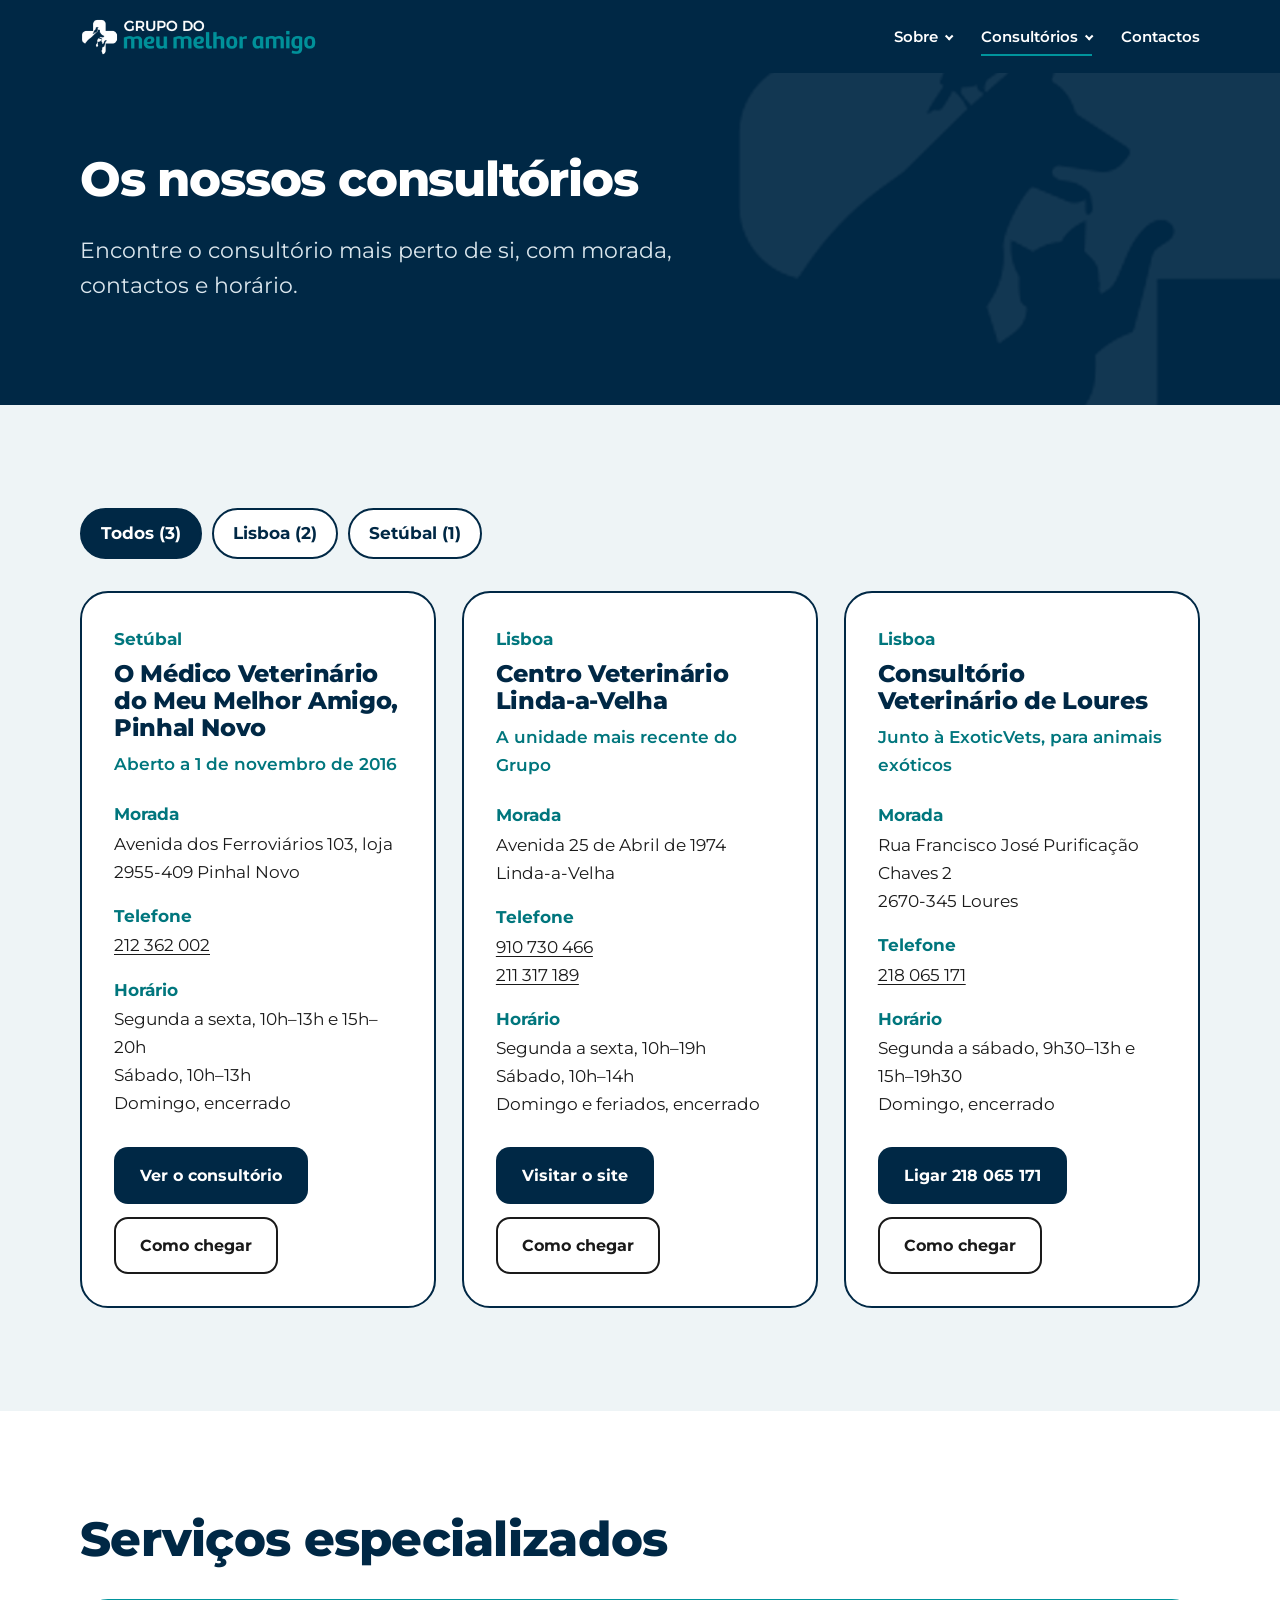
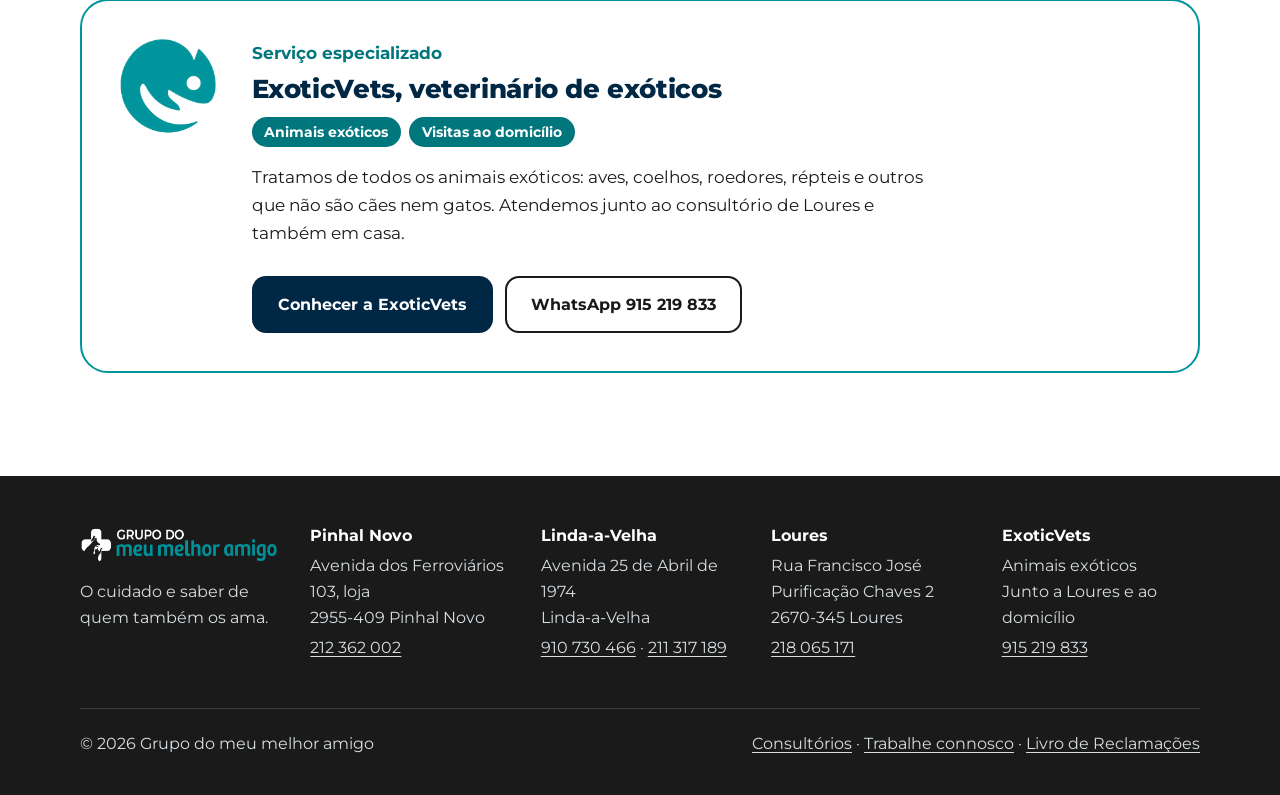
==== consultorios.html @ 9ab45880 "Add files via upload" ====
<!DOCTYPE html>
<html lang="pt-PT">
<head>
<meta charset="utf-8">
<meta name="viewport" content="width=device-width, initial-scale=1">
<title>Os nossos consultórios | Grupo do meu melhor amigo</title>
<meta name="description" content="Consultórios veterinários do Grupo do meu melhor amigo em Pinhal Novo, Linda-a-Velha e Loures. Moradas, contactos e horários.">
<meta name="theme-color" content="#002845">
<link rel="icon" type="image/png" sizes="32x32" href="favicon-32.png">
<link rel="icon" type="image/png" sizes="64x64" href="favicon-64.png">
<link rel="apple-touch-icon" href="apple-touch-icon.png">
<meta property="og:type" content="website">
<meta property="og:locale" content="pt_PT">
<meta property="og:title" content="Os nossos consultórios | Grupo do meu melhor amigo">
<meta property="og:description" content="Consultórios veterinários do Grupo do meu melhor amigo em Pinhal Novo, Linda-a-Velha e Loures. Moradas, contactos e horários.">
<meta property="og:image" content="https://domeumelhoramigo.com/og.png">
<link rel="preload" href="montserrat-latin-wght-normal.woff2" as="font" type="font/woff2" crossorigin>
<link rel="stylesheet" href="style.css">

</head>
<body>
<a class="skip" href="#conteudo">Saltar para o conteúdo</a>
<header class="site-header on-navy">
  <div class="wrap">
    <a class="brand" href="index.html" aria-label="Grupo do meu melhor amigo, página inicial">
      <img src="logo-escuro.png" alt="Grupo do meu melhor amigo" width="236" height="38">
    </a>
    <button class="menu-toggle" type="button" aria-expanded="false" aria-controls="menu">Menu</button>
    <nav class="nav" id="menu" aria-label="Principal">
      <ul class="menu">
        <li class="has-sub">
          <a href="sobre.html">Sobre</a>
          <ul class="submenu">
            <li><a href="sobre.html#quem-somos">Quem somos</a></li>
            <li><a href="sobre.html#missao">Missão e valores</a></li>
            <li><a href="sobre.html#trabalhe-connosco">Trabalhe connosco</a></li>
          </ul>
        </li>
        <li class="has-sub">
          <a href="consultorios.html" aria-current="page">Consultórios</a>
          <ul class="submenu">
            <li><a href="consultorios.html">Todos os consultórios</a></li>
            <li><a href="pinhal-novo.html">Pinhal Novo</a></li><li><a href="https://centroveterinariolindaavelha.pt" target="_blank" rel="noopener"><span class="nb">Linda-a-Velha</span></a></li><li><a href="consultorios.html#loures">Loures</a></li><li><a href="exoticvets.html">ExoticVets (exóticos)</a></li>
          </ul>
        </li>
        <li><a href="#contactos">Contactos</a></li>
      </ul>
    </nav>
  </div>
</header>

<main id="conteudo">

  <section class="hero hero-page on-navy">
    <div class="wrap hero-inner">
      <h1>Os nossos consultórios</h1>
      <p class="lead">Encontre o consultório mais perto de si, com morada, contactos e horário.</p>
    </div>
  </section>

  <section class="section tint on-light">
    <div class="wrap">
      <div class="filters" role="group" aria-label="Filtrar por localidade">
          <button type="button" class="filter" data-filter="todos" aria-pressed="true">Todos (3)</button>
          <button type="button" class="filter" data-filter="lisboa" aria-pressed="false">Lisboa (2)</button>
          <button type="button" class="filter" data-filter="setubal" aria-pressed="false">Setúbal (1)</button>
      </div>
      <div class="units">
        <article class="unit" id="pinhal-novo" data-regiao="setubal">
          <p class="unit-region">Setúbal</p>
          <h3>O Médico Veterinário do Meu Melhor Amigo, Pinhal Novo</h3>
          <p class="since">Aberto a 1 de novembro de 2016</p>
          <dl class="facts">
            <div><dt>Morada</dt><dd>Avenida dos Ferroviários 103, loja<br>2955-409 Pinhal Novo</dd></div>
            <div><dt>Telefone</dt><dd><a href="tel:+351212362002">212 362 002</a></dd></div>
            <div><dt>Horário</dt><dd>Segunda a sexta, 10h–13h e 15h–20h<br>Sábado, 10h–13h<br>Domingo, encerrado</dd></div>
          </dl>
          <div class="btn-row">
            <a class="btn btn-navy" href="pinhal-novo.html">Ver o consultório</a>
            <a class="btn btn-line" href="https://www.google.com/maps/search/?api=1&amp;query=Avenida+dos+Ferrovi%C3%A1rios+103+Pinhal+Novo" target="_blank" rel="noopener">Como chegar</a>
          </div>
        </article>
        <article class="unit" id="linda-a-velha" data-regiao="lisboa">
          <p class="unit-region">Lisboa</p>
          <h3>Centro Veterinário <span class="nb">Linda-a-Velha</span></h3>
          <p class="since">A unidade mais recente do Grupo</p>
          <dl class="facts">
            <div><dt>Morada</dt><dd>Avenida 25 de Abril de 1974<br>Linda-a-Velha</dd></div>
            <div><dt>Telefone</dt><dd><a href="tel:+351910730466">910 730 466</a><br><a href="tel:+351211317189">211 317 189</a></dd></div>
            <div><dt>Horário</dt><dd>Segunda a sexta, 10h–19h<br>Sábado, 10h–14h<br>Domingo e feriados, encerrado</dd></div>
          </dl>
          <div class="btn-row">
            <a class="btn btn-navy" href="https://centroveterinariolindaavelha.pt" target="_blank" rel="noopener">Visitar o site</a>
            <a class="btn btn-line" href="https://www.google.com/maps/search/?api=1&amp;query=Centro+Veterin%C3%A1rio+Linda-a-Velha" target="_blank" rel="noopener">Como chegar</a>
          </div>
        </article>
        <article class="unit" id="loures" data-regiao="lisboa">
          <p class="unit-region">Lisboa</p>
          <h3>Consultório Veterinário de Loures</h3>
          <p class="since">Junto à ExoticVets, para animais exóticos</p>
          <dl class="facts">
            <div><dt>Morada</dt><dd>Rua Francisco José Purificação Chaves&nbsp;2<br>2670-345 Loures</dd></div>
            <div><dt>Telefone</dt><dd><a href="tel:+351218065171">218 065 171</a></dd></div>
            <div><dt>Horário</dt><dd>Segunda a sábado, 9h30–13h e 15h–19h30<br>Domingo, encerrado</dd></div>
          </dl>
          <div class="btn-row">
            <a class="btn btn-navy" href="tel:+351218065171">Ligar 218 065 171</a>
            <a class="btn btn-line" href="https://www.google.com/maps/search/?api=1&amp;query=Consult%C3%B3rio+Veterin%C3%A1rio+de+Loures" target="_blank" rel="noopener">Como chegar</a>
          </div>
        </article>
      </div>
    </div>
  </section>

  <section class="section on-light" id="especializados">
    <div class="wrap">
      <h2>Serviços especializados</h2>
      <article class="ev-card">
        <img class="ev-mark" src="exoticvets-logo.png" alt="Logótipo da ExoticVets" width="96" height="95">
        <div>
          <p class="unit-region">Serviço especializado</p>
          <h3>ExoticVets, veterinário de exóticos</h3>
          <p class="ev-tags"><span>Animais exóticos</span><span>Visitas ao domicílio</span></p>
          <p>Tratamos de todos os animais exóticos: aves, coelhos, roedores, répteis e outros que não são cães nem gatos. Atendemos junto ao consultório de Loures e também em casa.</p>
          <div class="btn-row">
            <a class="btn btn-navy" href="exoticvets.html">Conhecer a ExoticVets</a>
            <a class="btn btn-line" href="https://wa.me/351915219833" target="_blank" rel="noopener">WhatsApp 915 219 833</a>
          </div>
        </div>
      </article>
    </div>
  </section>

</main>

<footer class="site-footer on-navy" id="contactos">
  <div class="wrap">
    <div class="foot">
      <div>
        <img src="logo-escuro.png" alt="Grupo do meu melhor amigo" width="236" height="38">
        <p>O cuidado e saber de quem também os ama.</p>
      </div>
      <div>
        <h3>Pinhal Novo</h3>
        <p>Avenida dos Ferroviários 103, loja<br>2955-409 Pinhal Novo</p>
        <p><a href="tel:+351212362002">212 362 002</a></p>
      </div>
      <div>
        <h3><span class="nb">Linda-a-Velha</span></h3>
        <p>Avenida 25 de Abril de 1974<br>Linda-a-Velha</p>
        <p><a href="tel:+351910730466">910 730 466</a> · <a href="tel:+351211317189">211 317 189</a></p>
      </div>
      <div>
        <h3>Loures</h3>
        <p>Rua Francisco José Purificação Chaves&nbsp;2<br>2670-345 Loures</p>
        <p><a href="tel:+351218065171">218 065 171</a></p>
      </div>
      <div>
        <h3>ExoticVets</h3>
        <p>Animais exóticos<br>Junto a Loures e ao domicílio</p>
        <p><a href="tel:+351915219833">915 219 833</a></p>
      </div>
    </div>
    <div class="legal">
      <p>© <span id="ano">2026</span> Grupo do meu melhor amigo</p>
      <p><a href="consultorios.html">Consultórios</a> · <a href="sobre.html#trabalhe-connosco">Trabalhe connosco</a> · <a href="https://www.livroreclamacoes.pt" target="_blank" rel="noopener">Livro de Reclamações</a></p>
    </div>
  </div>
</footer>

<script>
  document.getElementById("ano").textContent = new Date().getFullYear();
  (function () {
    var btn = document.querySelector(".menu-toggle"), nav = document.getElementById("menu");
    if (!btn || !nav) return;
    btn.addEventListener("click", function () {
      var open = nav.classList.toggle("open");
      btn.setAttribute("aria-expanded", open ? "true" : "false");
    });
    nav.addEventListener("click", function (e) {
      if (e.target.tagName === "A" && nav.classList.contains("open")) {
        nav.classList.remove("open"); btn.setAttribute("aria-expanded", "false");
      }
    });
  })();
  (function () {
    var buttons = document.querySelectorAll(".filter"), cards = document.querySelectorAll(".unit");
    function apply(f) {
      buttons.forEach(function (b) { b.setAttribute("aria-pressed", b.dataset.filter === f ? "true" : "false"); });
      cards.forEach(function (c) { c.hidden = !(f === "todos" || c.dataset.regiao === f); });
    }
    buttons.forEach(function (b) { b.addEventListener("click", function () { apply(b.dataset.filter); }); });
    var r = new URLSearchParams(location.search).get("regiao");
    if (r && document.querySelector('.filter[data-filter="' + r + '"]')) apply(r);
  })();
</script>
</body>
</html>
---- style.css ----
/* Grupo do meu melhor amigo — site institucional
   Identidade: manual de marca (Sintonia Digital). Cores e tipografia do manual. */

/* Montserrat (fonte do manual de marca), alojada no próprio site. Licença SIL OFL em Montserrat-LICENCA-OFL.txt */
@font-face {
  font-family: "Montserrat";
  font-style: normal;
  font-weight: 100 900;
  font-display: swap;
  src: url("montserrat-latin-wght-normal.woff2") format("woff2");
}

:root {
  --navy: #002845;
  --teal: #00949c;
  --teal-deep: #00767d;   /* teal escurecido só para texto pequeno sobre fundo claro (contraste) */
  --ink: #1a1a1a;
  --white: #ffffff;
  --mist: #eef4f6;
  --line: #d3dfe4;
  --radius-lg: 28px;
  --radius-md: 14px;
  --wrap: 1120px;
  --font: "Montserrat", system-ui, -apple-system, "Segoe UI", Roboto, Arial, sans-serif;
}

*, *::before, *::after { box-sizing: border-box; }
html { scroll-behavior: smooth; -webkit-text-size-adjust: 100%; }
body {
  margin: 0;
  font-family: var(--font);
  font-size: 1.0625rem;
  line-height: 1.65;
  color: var(--ink);
  background: var(--white);
}
img { max-width: 100%; height: auto; display: block; }
a { color: inherit; }
h1, h2, h3 { line-height: 1.12; margin: 0; letter-spacing: -0.015em; }
p { margin: 0 0 1em; max-width: 62ch; }

:focus-visible { outline: 3px solid var(--teal); outline-offset: 3px; border-radius: 4px; }
.on-navy :focus-visible { outline-color: var(--white); }

.wrap { width: min(var(--wrap), 100% - 2.5rem); margin-inline: auto; }

.skip {
  position: absolute; left: -999px; top: 0.5rem;
  background: var(--white); color: var(--navy); padding: 0.6rem 1rem; border-radius: var(--radius-md); z-index: 20;
}
.skip:focus { left: 0.75rem; }

/* ---------- Cabeçalho ---------- */
.site-header { background: var(--navy); color: var(--white); position: relative; z-index: 5; }
.site-header .wrap {
  display: flex; align-items: center; justify-content: space-between;
  gap: 1rem 2rem; flex-wrap: wrap; padding-block: 1.1rem;
}
.brand img { height: 38px; width: auto; }
.nav { display: flex; gap: 0.25rem 1.6rem; flex-wrap: wrap; }
.nav a {
  text-decoration: none; font-weight: 600; font-size: 0.95rem;
  padding: 0.45rem 0; border-bottom: 2px solid transparent;
}
.nav a:hover { border-bottom-color: var(--teal); }
.nav a[aria-current="page"] { border-bottom-color: var(--teal); }

/* ---------- Botões ---------- */
.btn {
  display: inline-block; text-decoration: none; font-weight: 700; font-size: 0.98rem;
  padding: 0.85rem 1.5rem; border-radius: var(--radius-md);
  border: 2px solid transparent; transition: background-color .15s, color .15s, border-color .15s;
  cursor: pointer;
}
.btn-teal { background: var(--teal); color: var(--white); }
.btn-teal:hover { background: #00a7b0; }
.btn-line { border-color: currentColor; }
.btn-line:hover { background: rgba(255,255,255,.1); }
.on-light .btn-line:hover { background: var(--mist); }
.btn-navy { background: var(--navy); color: var(--white); }
.btn-navy:hover { background: #003a63; }
.btn-row { display: flex; flex-wrap: wrap; gap: 0.8rem; margin-top: 1.8rem; }

/* ---------- Hero ---------- */
.hero { background: var(--navy); color: var(--white); position: relative; overflow: hidden; }
.hero::after {
  content: ""; position: absolute; right: -6%; bottom: -22%;
  width: min(62vw, 620px); aspect-ratio: 1;
  background: url("simbolo-branco.png") center / contain no-repeat;
  opacity: 0.07; pointer-events: none;
}
.hero-inner { position: relative; z-index: 1; padding-block: clamp(3.2rem, 8vw, 6rem) clamp(3.2rem, 7.5vw, 5.5rem); }
.hero h1 {
  font-size: clamp(2.1rem, 5vw, 3.7rem); font-weight: 800; max-width: 20ch; letter-spacing: -0.025em;
}
.hero-page h1 { font-size: clamp(2.1rem, 5.2vw, 3.7rem); max-width: 21ch; }
.hero .lead { font-size: clamp(1.1rem, 2.2vw, 1.35rem); margin-top: 1.6rem; max-width: 46ch; color: #dbe7ee; }
.hero .btn-row { margin-top: 2.4rem; }
@media (prefers-reduced-motion: no-preference) {
  .hero-inner > * { animation: rise .7s cubic-bezier(.2,.7,.2,1) both; }
  .hero-inner > *:nth-child(2) { animation-delay: .12s; }
  .hero-inner > *:nth-child(3) { animation-delay: .24s; }
  @keyframes rise { from { opacity: 0; transform: translateY(18px); } to { opacity: 1; transform: none; } }
}

/* ---------- Secções ---------- */
.section { padding-block: clamp(3.5rem, 8vw, 6.5rem); }
.section h2 { font-size: clamp(1.9rem, 4.2vw, 3rem); font-weight: 800; max-width: 20ch; color: var(--navy); }
.tint { background: var(--mist); }

.about { display: grid; gap: 3rem 5rem; grid-template-columns: 1fr; align-items: start; }
.about .text { margin-top: 1.6rem; }
@media (min-width: 900px) { .about { grid-template-columns: 1.15fr 0.85fr; } }

.pillars { list-style: none; margin: 0; padding: 0; border-top: 2px solid var(--navy); }
.pillars li { padding: 1.5rem 0; border-bottom: 1px solid var(--line); }
.pillars h3 { font-size: 1.25rem; font-weight: 700; color: var(--navy); margin-bottom: 0.35rem; }
.pillars p { margin: 0; color: #3a4a54; }

/* ---------- Clínicas ---------- */
.clinics-intro { margin-top: 1.1rem; font-size: 1.15rem; color: #3a4a54; }
.clinics { display: grid; gap: 1.6rem; margin-top: 3rem; }
.clinic {
  border-radius: var(--radius-lg); padding: clamp(1.8rem, 4vw, 3rem);
  display: grid; gap: 2rem 3rem; grid-template-columns: 1fr;
}
@media (min-width: 900px) { .clinic { grid-template-columns: 1fr 1fr; align-items: center; } }
.clinic h3 { font-size: clamp(1.5rem, 3vw, 2.15rem); font-weight: 800; }
.clinic .since { margin: 0.7rem 0 0; font-weight: 600; }
.clinic.primary { background: var(--navy); color: var(--white); }
.clinic.primary .since { color: #7fd6db; }
.clinic.secondary { background: var(--white); border: 2px solid var(--navy); color: var(--ink); }
.clinic.secondary .since { color: var(--teal-deep); }

.facts { margin: 0; display: grid; gap: 1rem; }
.facts div { display: grid; grid-template-columns: 6.2rem 1fr; gap: 0.5rem 1rem; }
.facts dt { font-weight: 700; }
.facts dd { margin: 0; }
.primary .facts dt { color: #7fd6db; }
.secondary .facts dt { color: var(--teal-deep); }
.facts a { text-underline-offset: 3px; }

.todo { background: #fff2a8; color: #5a4a00; padding: 0 0.35em; border-radius: 4px; font-weight: 600; }

/* ---------- Trabalhe connosco ---------- */
.join { display: grid; gap: 1.5rem 4rem; }
@media (min-width: 900px) { .join { grid-template-columns: 1fr 1fr; align-items: center; } }
.join p { margin: 0 0 1em; }
[hidden] { display: none !important; }

/* ---------- Página da clínica ---------- */
.back { display: inline-block; margin-bottom: 1.6rem; font-weight: 600; text-decoration: none; color: #7fd6db; }
.back:hover { text-decoration: underline; }
.rooms { list-style: none; margin: 2.4rem 0 0; padding: 0; display: grid; gap: 1.2rem 3rem; }
@media (min-width: 760px) { .rooms { grid-template-columns: 1fr 1fr; } }
.rooms li { position: relative; padding: 1.1rem 0 1.1rem 3.1rem; border-top: 1px solid var(--line); }
.rooms li::before {
  content: ""; position: absolute; left: 0; top: 1.35rem; width: 1.9rem; height: 1.9rem;
  background:
    linear-gradient(var(--teal), var(--teal)) center / 100% 34% no-repeat,
    linear-gradient(var(--teal), var(--teal)) center / 34% 100% no-repeat;
  border-radius: 5px;
}
.rooms h3 { font-size: 1.15rem; font-weight: 700; color: var(--navy); }
.rooms p { margin: 0.25rem 0 0; color: #3a4a54; }
.find { display: grid; gap: 2rem 4rem; }
@media (min-width: 900px) { .find { grid-template-columns: 1fr 1fr; align-items: start; } }
.find .facts { margin-top: 1.6rem; }
.find .facts dt { color: var(--teal-deep); }

/* ---------- Rodapé ---------- */
.site-footer { background: var(--ink); color: #d6dde1; padding-block: 3.2rem 2.4rem; }
.foot { display: grid; gap: 2.4rem 3rem; }
@media (min-width: 900px) { .foot { grid-template-columns: 1.1fr 1fr 1fr 1fr; } }
.site-footer img { height: 36px; width: auto; margin-bottom: 1rem; }
.site-footer h3 { font-size: 1rem; color: var(--white); margin-bottom: 0.5rem; letter-spacing: 0; }
.site-footer p { margin: 0 0 0.3rem; font-size: 0.98rem; }
.site-footer a { text-underline-offset: 3px; }
.legal { margin-top: 2.6rem; padding-top: 1.4rem; border-top: 1px solid #3a3f42; font-size: 0.9rem; display: flex; flex-wrap: wrap; gap: 0.6rem 2rem; justify-content: space-between; }
.legal p { margin: 0; }

@media print {
  .site-header, .hero::after, .btn-row { display: none; }
}

.nb { white-space: nowrap; }
@media (max-width: 520px) {
  .facts div { grid-template-columns: 1fr; gap: 0.15rem; }
}

.clinics-row { display: grid; gap: 1.6rem; grid-template-columns: 1fr; }
@media (min-width: 900px) {
  .clinics-row { grid-template-columns: 1fr 1fr; }
  .clinics-row .clinic { grid-template-columns: 1fr; align-items: start; }
}

/* ---------- Faixa de campanha ---------- */
.campaign { background: var(--teal); color: var(--ink); }
.campaign .wrap {
  display: flex; flex-wrap: wrap; align-items: center; justify-content: center;
  gap: 0.2rem 1.2rem; padding-block: 0.7rem; text-align: center; font-size: 0.95rem;
}
.campaign p { margin: 0; max-width: none; font-weight: 600; }
.campaign a { font-weight: 700; text-underline-offset: 3px; }
.campaign a:hover { text-decoration-thickness: 2px; }

/* ---------- Menu com abas (submenus) ---------- */
.nav { display: block; }
.menu-toggle {
  display: none; background: transparent; color: var(--white); border: 2px solid currentColor;
  border-radius: var(--radius-md); padding: 0.5rem 1rem; font: inherit; font-weight: 700; cursor: pointer;
}
.menu, .submenu { list-style: none; margin: 0; padding: 0; }
.menu { display: flex; align-items: center; gap: 0.25rem 1.8rem; }
.has-sub { position: relative; }
.has-sub > a::after {
  content: ""; display: inline-block; width: 0.42em; height: 0.42em; margin-left: 0.5em;
  border-right: 2px solid currentColor; border-bottom: 2px solid currentColor;
  transform: translateY(-0.18em) rotate(45deg);
}
.submenu {
  position: absolute; left: -1rem; top: 100%; min-width: 235px; padding: 0.5rem;
  background: var(--white); color: var(--navy); border-radius: var(--radius-md);
  box-shadow: 0 14px 34px rgba(0, 20, 40, 0.28);
  opacity: 0; visibility: hidden; transform: translateY(6px);
  transition: opacity .15s, transform .15s, visibility .15s; z-index: 10;
}
.has-sub:hover .submenu, .has-sub:focus-within .submenu { opacity: 1; visibility: visible; transform: none; }
.submenu a { display: block; padding: 0.6rem 0.9rem; border-radius: 10px; border-bottom: 0; font-weight: 600; }
.submenu a:hover { background: var(--mist); border-bottom: 0; }

@media (max-width: 859px) {
  .menu-toggle { display: inline-block; }
  .nav { display: none; width: 100%; }
  .nav.open { display: block; }
  .menu { flex-direction: column; align-items: flex-start; gap: 0; padding-bottom: 0.6rem; }
  .menu > li { width: 100%; border-top: 1px solid rgba(255, 255, 255, 0.18); padding: 0.55rem 0; }
  .has-sub > a::after { display: none; }
  .submenu {
    position: static; opacity: 1; visibility: visible; transform: none; box-shadow: none;
    background: transparent; color: inherit; padding: 0.2rem 0 0 1rem; min-width: 0;
  }
  .submenu a:hover { background: rgba(255, 255, 255, 0.1); }
}

/* ---------- Unidades: mosaicos por localidade, filtros e cartões ---------- */
.tiles { display: grid; gap: 1.4rem; grid-template-columns: repeat(auto-fit, minmax(250px, 1fr)); margin-top: 2.6rem; }
.tile {
  display: flex; flex-direction: column; background: var(--navy); color: var(--white);
  border-radius: var(--radius-lg); padding: 2rem 2rem 2.2rem; text-decoration: none;
  transition: transform .15s, background-color .15s;
}
.tile:hover { transform: translateY(-4px); background: #003a63; }
.tile-n { font-size: 4.2rem; font-weight: 800; line-height: 1; color: var(--teal); letter-spacing: -0.03em; }
.tile-l { font-weight: 600; color: #7fd6db; margin-top: 0.3rem; }
.tile-r { font-size: 1.6rem; font-weight: 800; margin-top: 1.2rem; }
.tile-u { margin-top: 0.4rem; color: #dbe7ee; }

.filters { display: flex; flex-wrap: wrap; gap: 0.6rem; margin-bottom: 2rem; }
.filter {
  font: inherit; font-weight: 700; cursor: pointer; padding: 0.6rem 1.2rem; border-radius: 999px;
  border: 2px solid var(--navy); background: var(--white); color: var(--navy);
}
.filter:hover { background: var(--mist); }
.filter[aria-pressed="true"] { background: var(--navy); color: var(--white); }

.units { display: grid; gap: 1.6rem; grid-template-columns: repeat(auto-fill, minmax(min(100%, 330px), 1fr)); }
.unit {
  background: var(--white); border: 2px solid var(--navy); border-radius: var(--radius-lg);
  padding: 2rem; display: flex; flex-direction: column;
}
.unit[hidden] { display: none; }
.unit-region { margin: 0 0 0.5rem; font-weight: 700; color: var(--teal-deep); }
.unit h3 { font-size: 1.5rem; font-weight: 800; color: var(--navy); }
.unit .since { margin: 0.5rem 0 0; font-weight: 600; color: var(--teal-deep); }
.unit .facts { margin-top: 1.4rem; }
.unit .facts dt { color: var(--teal-deep); }
.unit .btn-row { margin-top: auto; padding-top: 1.8rem; }

/* ---------- Sobre / página inicial ---------- */
.intro { display: grid; gap: 1.5rem 4rem; }
@media (min-width: 900px) { .intro { grid-template-columns: 1fr 1fr; align-items: start; } }
.intro p { margin-bottom: 0.4em; }
.stats { list-style: none; margin: 0; padding: 0; border-top: 2px solid var(--navy); }
.stats li { padding: 1.2rem 0; border-bottom: 1px solid var(--line); display: flex; align-items: baseline; gap: 1.1rem; }
.stat-n { font-size: 2.6rem; font-weight: 800; color: var(--navy); line-height: 1; min-width: 4.2rem; }
.stat-l { color: #3a4a54; }
.hero-page .hero-inner { padding-block: clamp(3rem, 7vw, 5rem); }
.foot { grid-template-columns: repeat(auto-fit, minmax(175px, 1fr)) !important; gap: 2rem 2rem; }
.unit .facts div { grid-template-columns: 1fr; gap: 0.1rem; }
@media (max-width: 520px) {
  .brand img { height: 32px; }
  .site-header .wrap { gap: 0.6rem 1rem; }
}

/* ---------- Entrada: ligar ao consultório ---------- */
.quick-label { margin: 2.2rem 0 0.8rem; font-weight: 700; color: #7fd6db; }
.quick-row { display: flex; flex-wrap: wrap; gap: 0.8rem; }
.quick {
  display: flex; flex-direction: column; gap: 0.1rem; min-width: 11.5rem;
  padding: 0.85rem 1.3rem; border-radius: var(--radius-md); text-decoration: none;
  background: rgba(255, 255, 255, 0.09); border: 2px solid rgba(255, 255, 255, 0.28);
  transition: background-color .15s, border-color .15s;
}
.quick:hover { background: rgba(255, 255, 255, 0.17); border-color: var(--white); }
.quick-n { font-weight: 700; font-size: 0.95rem; }
.quick-t { font-weight: 800; font-size: 1.25rem; color: #7fd6db; letter-spacing: 0.01em; }
.quick-more { margin: 1.2rem 0 0; max-width: none; }
.quick-more a { font-weight: 600; text-underline-offset: 3px; }
@media (max-width: 520px) { .quick { flex: 1 1 100%; flex-direction: row; justify-content: space-between; align-items: center; } }

/* ---------- Página do consultório: título mais pequeno, marcação e equipa ---------- */
.hero-page h1 { font-size: clamp(1.9rem, 3.8vw, 3rem); max-width: 24ch; }
.hero-page .btn-row { margin-top: 1.6rem; }
.booking { display: grid; gap: 2.4rem 4rem; }
@media (min-width: 900px) { .booking { grid-template-columns: 0.9fr 1.1fr; align-items: start; } }
.note { font-size: 0.95rem; color: #3a4a54; }
.form { display: grid; gap: 1.1rem; background: var(--white); padding: clamp(1.4rem, 3vw, 2.2rem); border-radius: var(--radius-lg); border: 2px solid var(--navy); }
.form[hidden], .pedido[hidden] { display: none; }
.field { display: grid; gap: 0.35rem; }
.field-row { display: grid; gap: 1.1rem; grid-template-columns: 1fr; }
@media (min-width: 560px) { .field-row { grid-template-columns: 1fr 1fr; } }
.field label { font-weight: 700; font-size: 0.95rem; color: var(--navy); }
.field input, .field select, .field textarea {
  font: inherit; color: var(--ink); background: var(--white);
  border: 2px solid var(--line); border-radius: 10px; padding: 0.7rem 0.85rem; width: 100%;
}
.field input:focus, .field select:focus, .field textarea:focus { border-color: var(--teal); outline: none; box-shadow: 0 0 0 3px rgba(0, 148, 156, 0.25); }
.form-error { margin: 0; padding: 0.7rem 0.9rem; border-radius: 10px; background: #fde8e8; color: #7a1414; font-weight: 600; max-width: none; }
.form .btn { justify-self: start; }
.pedido { background: var(--white); padding: clamp(1.4rem, 3vw, 2.2rem); border-radius: var(--radius-lg); border: 2px solid var(--teal); }
.pedido h3 { font-size: 1.4rem; font-weight: 800; color: var(--navy); }
.pedido pre { margin: 1rem 0 0; padding: 1rem; background: var(--mist); border-radius: 12px; white-space: pre-wrap; font: inherit; font-size: 0.98rem; line-height: 1.55; }
.pedido .note { margin-top: 1rem; }
.link-btn { background: none; border: 0; padding: 0; font: inherit; font-weight: 600; color: var(--teal-deep); text-decoration: underline; text-underline-offset: 3px; cursor: pointer; }
.team { display: flex; flex-wrap: wrap; gap: 1.6rem; margin-top: 2.2rem; }
.person { max-width: 22rem; }
.avatar { width: 5.5rem; height: 5.5rem; border-radius: 50%; background: var(--navy); color: #7fd6db; display: grid; place-items: center; font-weight: 800; font-size: 1.6rem; margin-bottom: 1rem; }
.person h3 { font-size: 1.25rem; font-weight: 800; color: var(--navy); }
.person p { margin: 0.3rem 0 0; color: #3a4a54; }

/* ---------- ExoticVets ---------- */
.special {
  display: flex; flex-wrap: wrap; align-items: center; gap: 1.2rem 1.8rem; margin-top: 2rem;
  padding: 1.4rem 1.8rem; background: var(--white); border: 2px solid var(--teal); border-radius: var(--radius-lg);
}
.special img { width: 72px; height: auto; }
.special p { margin: 0; flex: 1 1 18rem; max-width: none; }
.ev-card {
  display: flex; flex-wrap: wrap; gap: 1.6rem 2.2rem; margin-top: 2rem; align-items: flex-start;
  padding: clamp(1.6rem, 3vw, 2.4rem); border: 2px solid var(--teal); border-radius: var(--radius-lg); background: var(--white);
}
.ev-mark { width: 96px; height: auto; flex: none; }
.ev-card > div { flex: 1 1 20rem; }
.ev-card h3 { font-size: 1.6rem; font-weight: 800; color: var(--navy); }
.ev-tags { display: flex; flex-wrap: wrap; gap: 0.5rem; margin: 0.8rem 0 1rem; padding: 0; }
.ev-tags span { background: var(--teal-deep); color: var(--white); font-weight: 700; font-size: 0.85rem; padding: 0.25rem 0.8rem; border-radius: 999px; }
.ev-hero-logo { width: 84px; height: auto; margin: 0 0 1.2rem; }
.chips { list-style: none; margin: 1.8rem 0 1.4rem; padding: 0; display: flex; flex-wrap: wrap; gap: 0.7rem; }
.chips li { padding: 0.6rem 1.3rem; border-radius: 999px; background: var(--navy); color: var(--white); font-weight: 700; }
.two { display: grid; gap: 1.4rem; margin-top: 2rem; grid-template-columns: 1fr; }
@media (min-width: 800px) { .two { grid-template-columns: 1fr 1fr; } }
.mini { background: var(--white); border-radius: var(--radius-lg); padding: 1.8rem; border: 2px solid var(--navy); }
.mini h3 { font-size: 1.3rem; font-weight: 800; color: var(--navy); margin-bottom: 0.5rem; }
.mini p { margin: 0 0 0.6em; }
.mini a { font-weight: 600; text-underline-offset: 3px; }
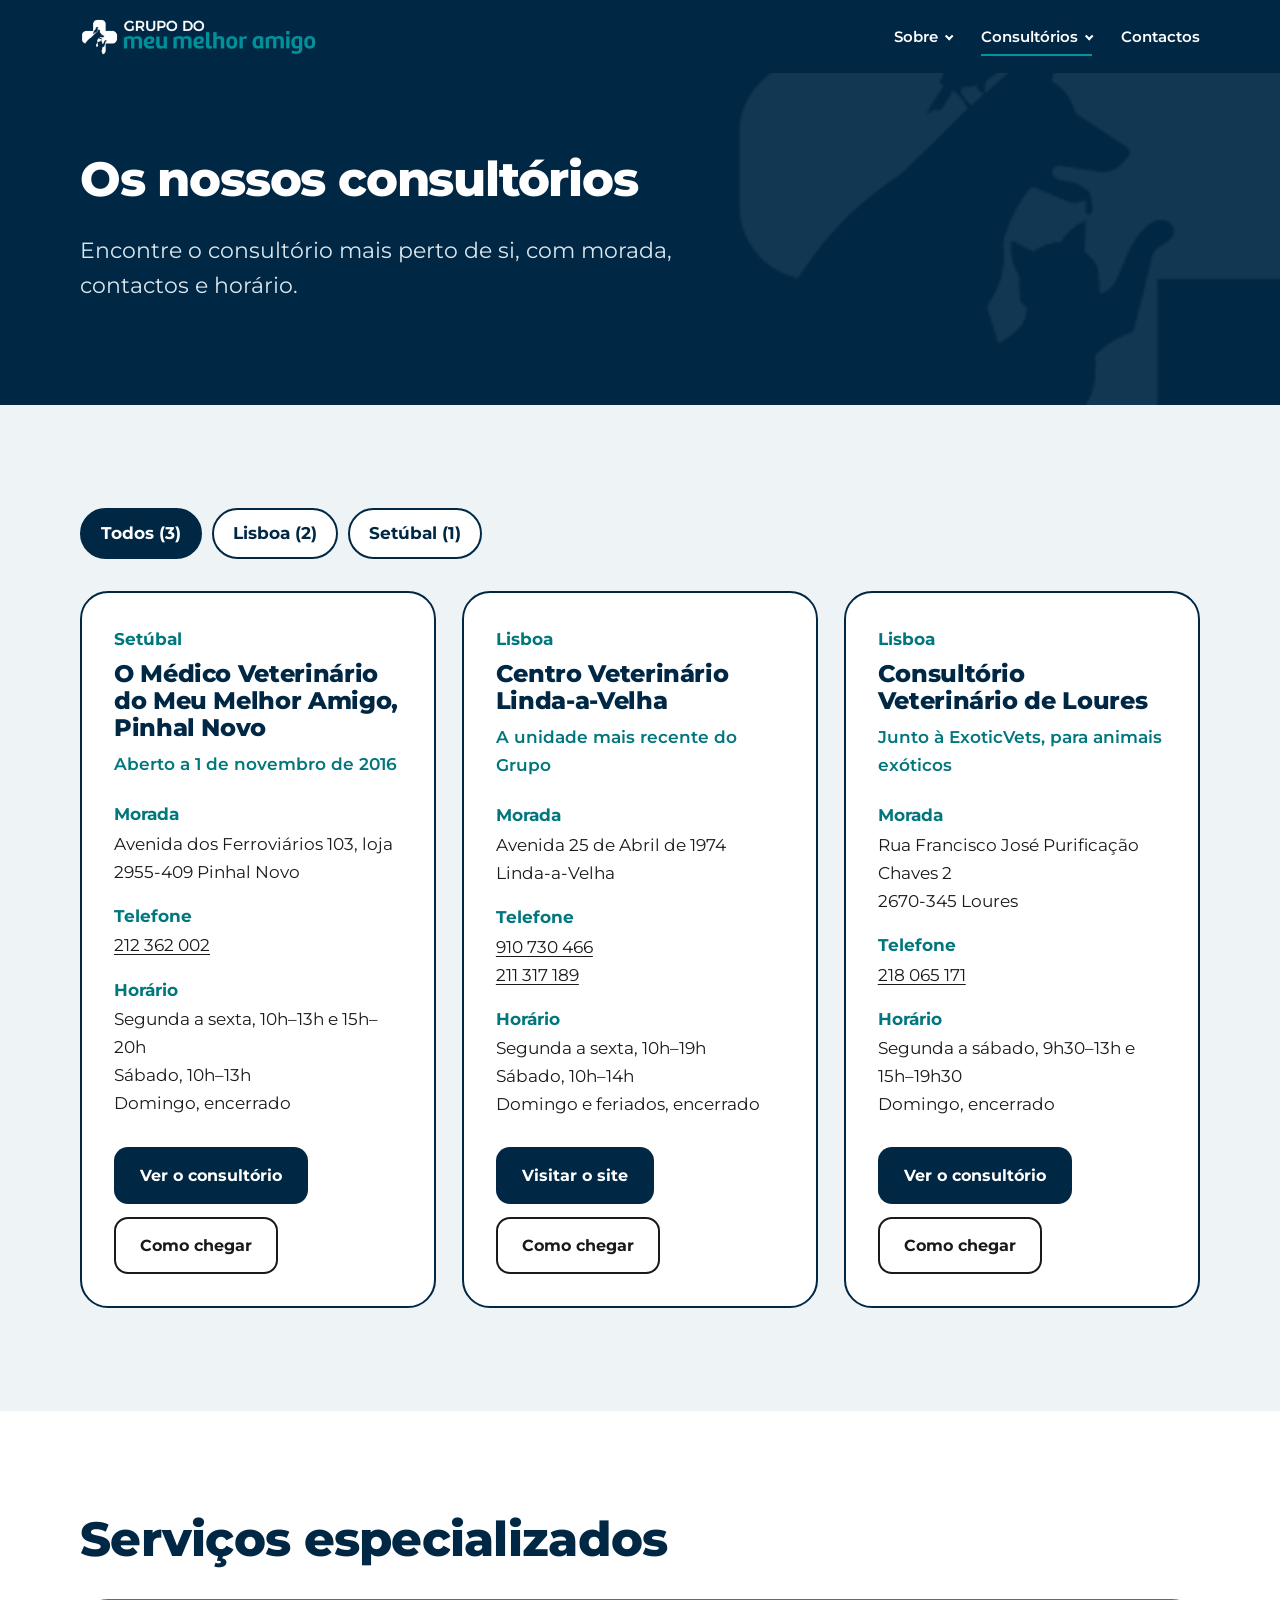
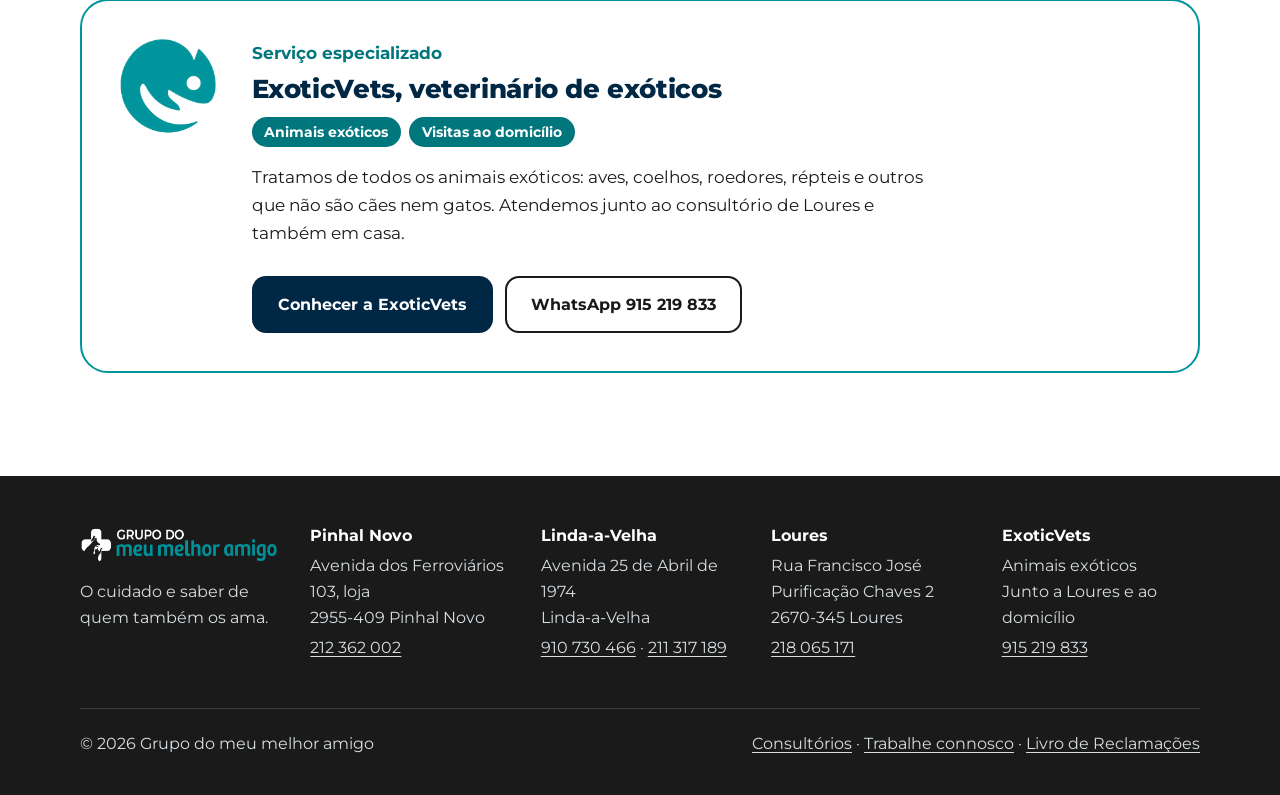
==== commit 167af6a2: "Add files via upload" ====
--- a/consultorios.html
+++ b/consultorios.html
@@ -40,7 +40,7 @@
           <a href="consultorios.html" aria-current="page">Consultórios</a>
           <ul class="submenu">
             <li><a href="consultorios.html">Todos os consultórios</a></li>
-            <li><a href="pinhal-novo.html">Pinhal Novo</a></li><li><a href="https://centroveterinariolindaavelha.pt" target="_blank" rel="noopener"><span class="nb">Linda-a-Velha</span></a></li><li><a href="consultorios.html#loures">Loures</a></li><li><a href="exoticvets.html">ExoticVets (exóticos)</a></li>
+            <li><a href="pinhal-novo.html">Pinhal Novo</a></li><li><a href="https://centroveterinariolindaavelha.pt" target="_blank" rel="noopener"><span class="nb">Linda-a-Velha</span></a></li><li><a href="loures.html">Loures</a></li><li><a href="exoticvets.html">ExoticVets (exóticos)</a></li>
           </ul>
         </li>
         <li><a href="#contactos">Contactos</a></li>
@@ -104,7 +104,7 @@
             <div><dt>Horário</dt><dd>Segunda a sábado, 9h30–13h e 15h–19h30<br>Domingo, encerrado</dd></div>
           </dl>
           <div class="btn-row">
-            <a class="btn btn-navy" href="tel:+351218065171">Ligar 218 065 171</a>
+            <a class="btn btn-navy" href="loures.html">Ver o consultório</a>
             <a class="btn btn-line" href="https://www.google.com/maps/search/?api=1&amp;query=Consult%C3%B3rio+Veterin%C3%A1rio+de+Loures" target="_blank" rel="noopener">Como chegar</a>
           </div>
         </article>
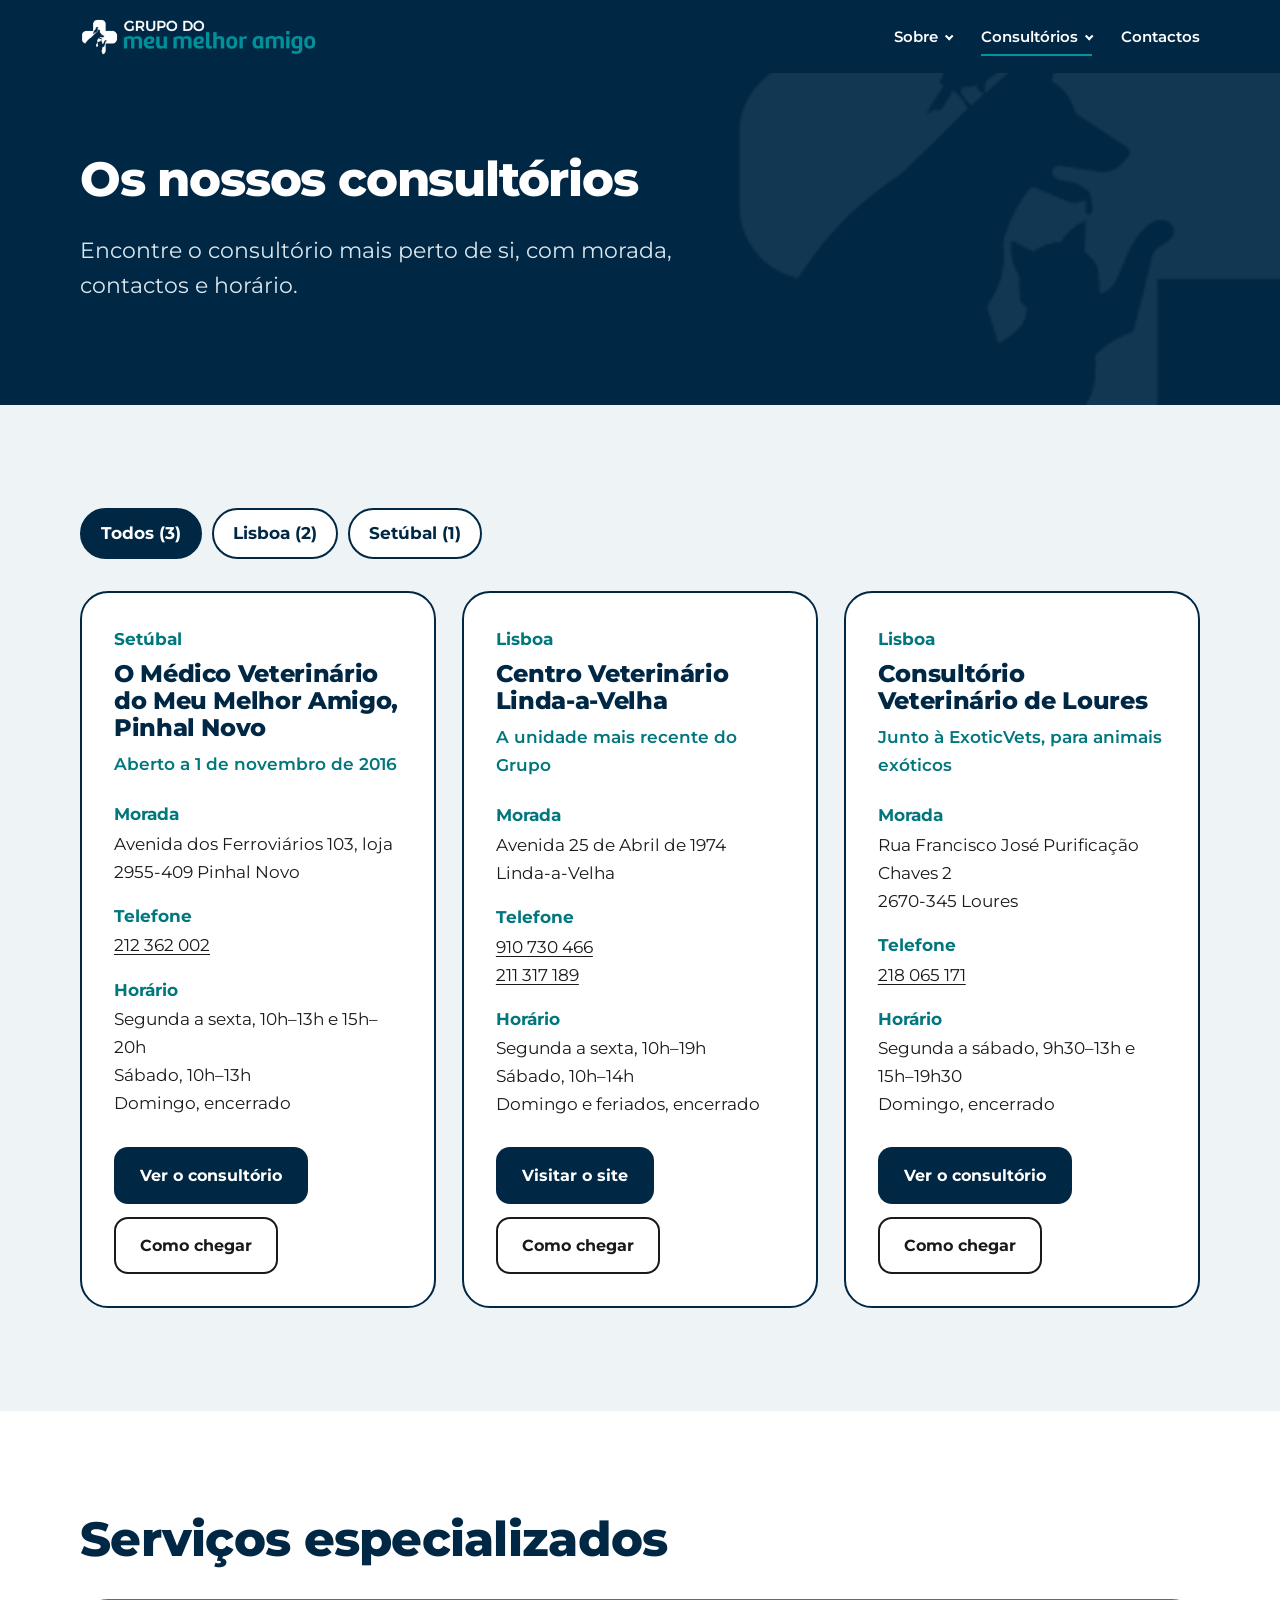
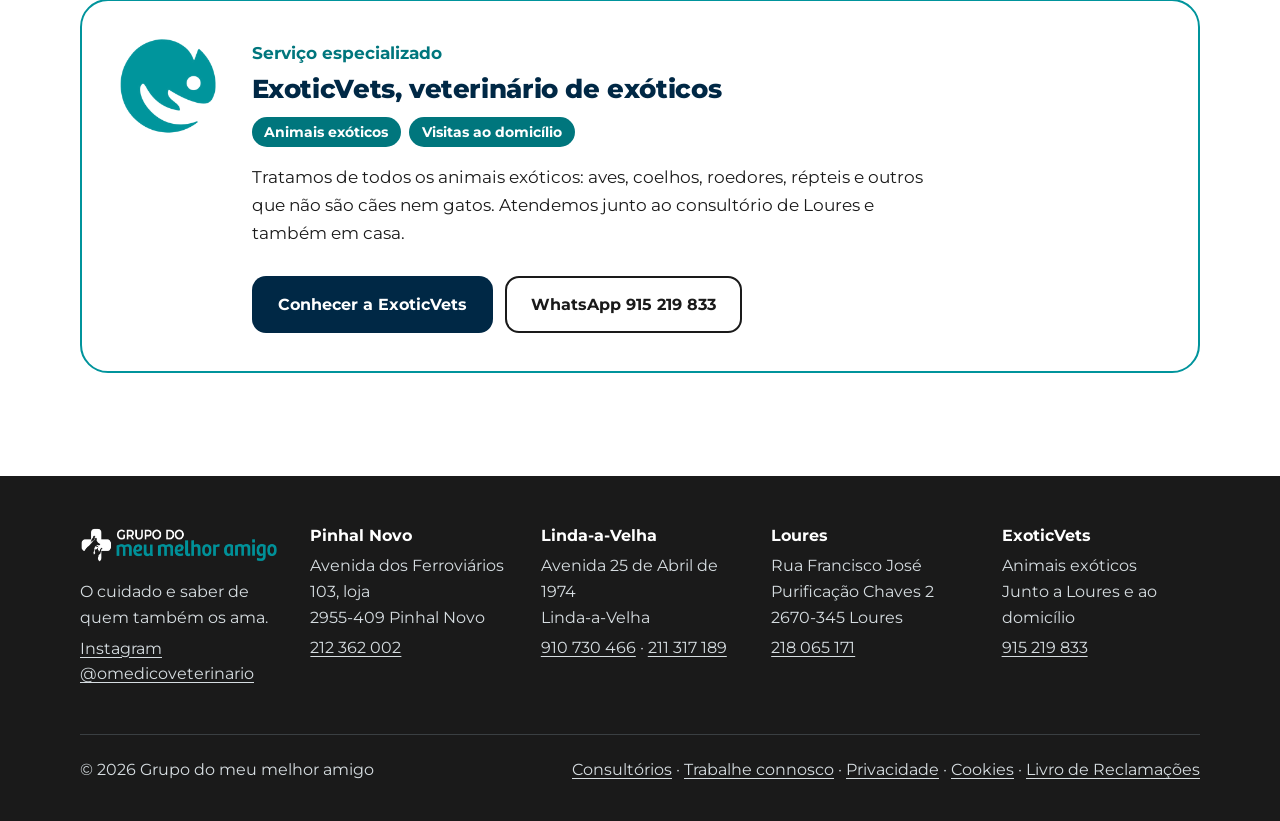
==== commit 1eec1020: "Add files via upload" ====
--- a/consultorios.html
+++ b/consultorios.html
@@ -139,6 +139,7 @@
       <div>
         <img src="logo-escuro.png" alt="Grupo do meu melhor amigo" width="236" height="38">
         <p>O cuidado e saber de quem também os ama.</p>
+        <p><a href="https://www.instagram.com/omedicoveterinario/" target="_blank" rel="noopener">Instagram @omedicoveterinario</a></p>
       </div>
       <div>
         <h3>Pinhal Novo</h3>
@@ -163,11 +164,12 @@
     </div>
     <div class="legal">
       <p>© <span id="ano">2026</span> Grupo do meu melhor amigo</p>
-      <p><a href="consultorios.html">Consultórios</a> · <a href="sobre.html#trabalhe-connosco">Trabalhe connosco</a> · <a href="https://www.livroreclamacoes.pt" target="_blank" rel="noopener">Livro de Reclamações</a></p>
+      <p><a href="consultorios.html">Consultórios</a> · <a href="sobre.html#trabalhe-connosco">Trabalhe connosco</a> · <a href="privacidade.html">Privacidade</a> · <a href="cookies.html">Cookies</a><span id="cookies-set" hidden> · <button class="link-btn on-dark" type="button" id="abrir-cookies">Definições de cookies</button></span> · <a href="https://www.livroreclamacoes.pt" target="_blank" rel="noopener">Livro de Reclamações</a></p>
     </div>
   </div>
 </footer>
 
+<script src="consentimento.js" defer></script>
 <script>
   document.getElementById("ano").textContent = new Date().getFullYear();
   (function () {
--- a/style.css
+++ b/style.css
@@ -364,3 +364,61 @@
 .mini h3 { font-size: 1.3rem; font-weight: 800; color: var(--navy); margin-bottom: 0.5rem; }
 .mini p { margin: 0 0 0.6em; }
 .mini a { font-weight: 600; text-underline-offset: 3px; }
+
+/* ---------- ExoticVets: cores do Instagram (turquesa, carvão e creme) ---------- */
+.theme-ev { --navy: #1a1a1a; --mist: #f8efdf; --line: #e6d8bd; }
+.theme-ev .site-header { background: #1a1a1a; }
+.theme-ev .hero::after {
+  background: url("exoticvets-logo-branco.png") center / contain no-repeat;
+  right: -3%; bottom: -34%; width: min(52vw, 520px); opacity: 0.06;
+}
+.theme-ev .hero::before {
+  content: ""; position: absolute; left: -6%; bottom: -30%; width: 46vw; max-width: 520px; aspect-ratio: 1.25;
+  background: rgba(0, 148, 156, 0.2); border-radius: 63% 37% 54% 46% / 55% 48% 52% 45%; transform: rotate(-14deg); pointer-events: none;
+}
+.theme-ev .hero-inner::before {
+  content: ""; position: absolute; right: 12%; top: 6%; width: 190px; height: 140px;
+  background: rgba(255, 255, 255, 0.05); border-radius: 48% 52% 41% 59% / 56% 40% 60% 44%; transform: rotate(24deg); pointer-events: none; z-index: -1;
+}
+.brush {
+  color: var(--white); padding: 0 0.32em; margin: 0 -0.12em;
+  background: url("data:image/svg+xml,%3Csvg xmlns='http://www.w3.org/2000/svg' viewBox='0 0 300 60' preserveAspectRatio='none'%3E%3Cpath fill='%2300949c' d='M4 12C40 3 120 9 200 6c50-2 88 4 96 10 4 14-4 30 0 36-56 6-136 2-206 4-40 1-70-2-84-6C-2 38 8 26 4 12Z'/%3E%3C/svg%3E") center / 100% 100% no-repeat;
+  -webkit-box-decoration-break: clone; box-decoration-break: clone;
+}
+.theme-ev .section h2 { color: var(--navy); }
+.theme-ev .chips li { background: var(--teal-deep); }
+.section.teal { background: var(--teal); color: #fff; }
+.section.teal h2 { color: #fff; }
+.theme-ev .mini { background: var(--mist); border-color: transparent; color: var(--ink); }
+.theme-ev .mini h3 { color: var(--ink); }
+.theme-ev .mini a { color: var(--ink); }
+.theme-ev .btn-navy { background: var(--ink); }
+.theme-ev .btn-navy:hover { background: #333; }
+.theme-ev .btn-teal:hover { background: #00a7b0; }
+
+/* ---------- Páginas legais, caixa de aceitação e faixa de cookies ---------- */
+.prose { max-width: 46rem; }
+.prose h2 { font-size: 1.35rem; font-weight: 800; margin: 2.2rem 0 0.5rem; max-width: none; }
+.prose h2:first-child { margin-top: 0; }
+.prose p, .prose li { max-width: none; }
+.prose a { text-underline-offset: 3px; color: var(--teal-deep); font-weight: 600; }
+.check { display: flex; gap: 0.7rem; align-items: flex-start; }
+.check input { width: 1.3rem; height: 1.3rem; margin-top: 0.15rem; flex: none; accent-color: var(--teal-deep); }
+.check label { font-size: 0.95rem; }
+.check a { color: var(--teal-deep); font-weight: 600; text-underline-offset: 3px; }
+.site-footer .link-btn { color: #d6dde1; font-size: inherit; }
+.cookie-banner {
+  position: fixed; left: 0; right: 0; bottom: 0; z-index: 50; background: var(--white); color: var(--ink);
+  border-top: 4px solid var(--teal); box-shadow: 0 -10px 30px rgba(0, 20, 40, 0.25);
+}
+.cookie-in { width: min(var(--wrap), 100% - 2.5rem); margin: 0 auto; padding: 1.2rem 0 1.4rem; }
+.cookie-in h2 { font-size: 1.15rem; font-weight: 800; color: var(--navy); }
+.cookie-in p { margin: 0.4rem 0 0.9rem; font-size: 0.95rem; max-width: 60ch; }
+.cookie-in a { color: var(--teal-deep); font-weight: 600; }
+.ck-btns { display: flex; flex-wrap: wrap; gap: 0.7rem; align-items: center; }
+.ck-op { display: flex; gap: 0.6rem; align-items: center; margin-bottom: 1rem; font-weight: 600; }
+.table-wrap { overflow-x: auto; margin: 1rem 0 1.4rem; }
+.entities { border-collapse: collapse; width: 100%; min-width: 660px; font-size: 0.95rem; }
+.entities th, .entities td { text-align: left; vertical-align: top; padding: 0.7rem 0.8rem; border-bottom: 1px solid var(--line); }
+.entities th { background: var(--mist); color: var(--navy); font-weight: 800; }
+button.btn { font-family: inherit; font-size: 0.98rem; font-weight: 700; }
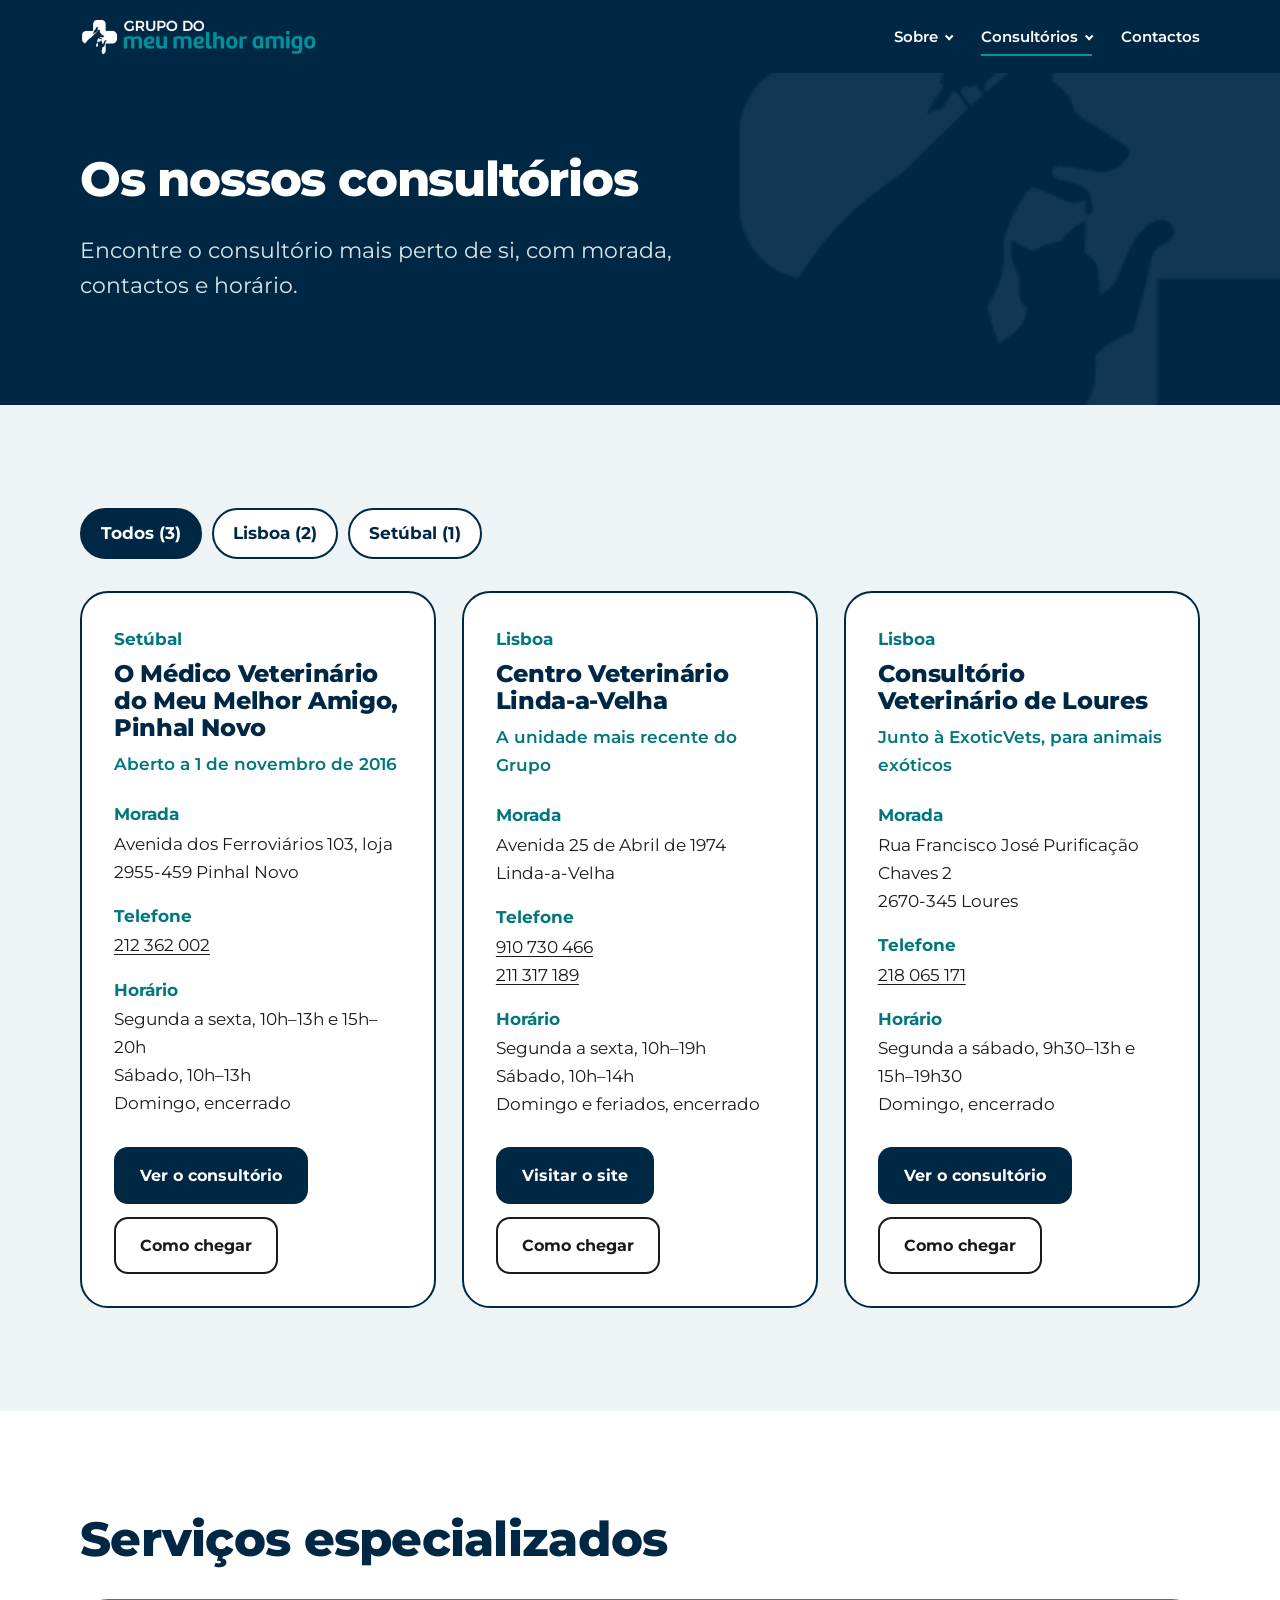
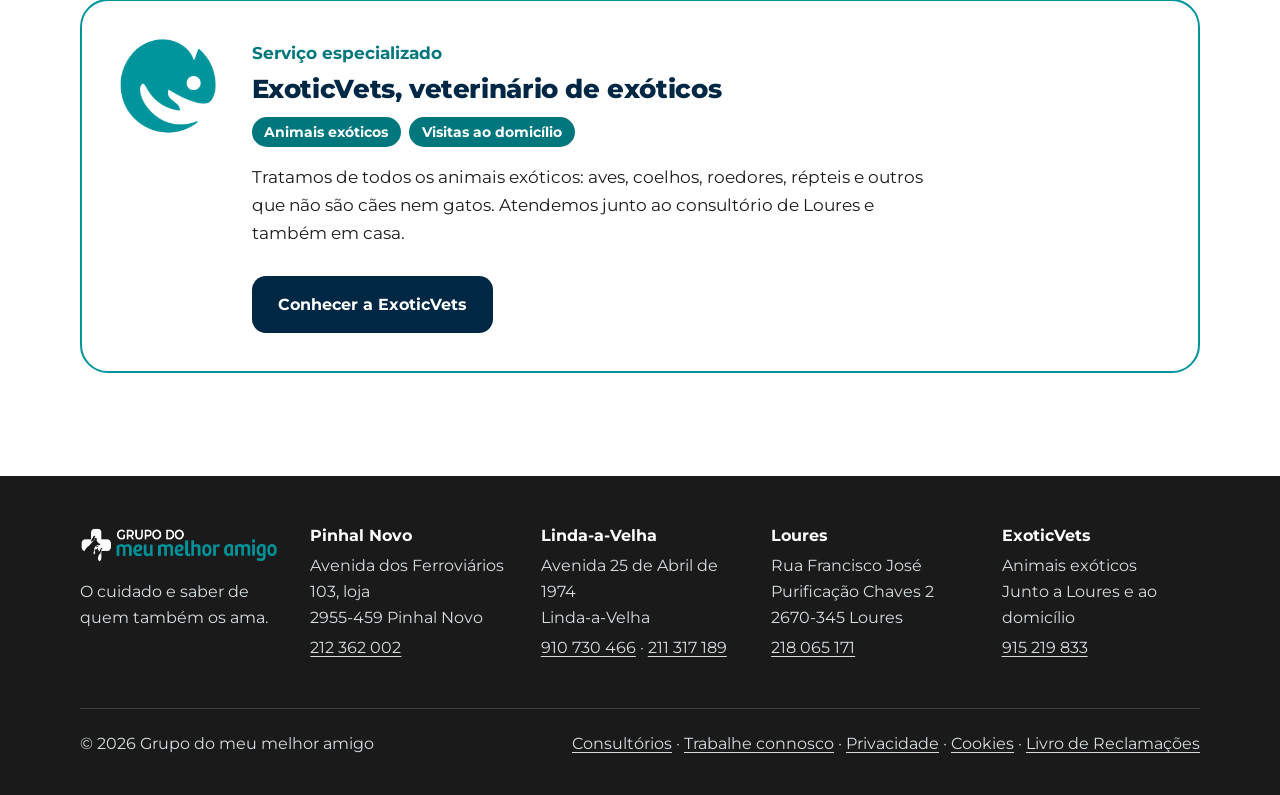
==== commit 0faad6c3: "Redes só em Pinhal Novo, WhatsApp de Pinhal Novo, Instagram da ExoticVets, código postal 2955-459" ====
--- a/consultorios.html
+++ b/consultorios.html
@@ -71,7 +71,7 @@
           <h3>O Médico Veterinário do Meu Melhor Amigo, Pinhal Novo</h3>
           <p class="since">Aberto a 1 de novembro de 2016</p>
           <dl class="facts">
-            <div><dt>Morada</dt><dd>Avenida dos Ferroviários 103, loja<br>2955-409 Pinhal Novo</dd></div>
+            <div><dt>Morada</dt><dd>Avenida dos Ferroviários 103, loja<br>2955-459 Pinhal Novo</dd></div>
             <div><dt>Telefone</dt><dd><a href="tel:+351212362002">212 362 002</a></dd></div>
             <div><dt>Horário</dt><dd>Segunda a sexta, 10h–13h e 15h–20h<br>Sábado, 10h–13h<br>Domingo, encerrado</dd></div>
           </dl>
@@ -124,7 +124,6 @@
           <p>Tratamos de todos os animais exóticos: aves, coelhos, roedores, répteis e outros que não são cães nem gatos. Atendemos junto ao consultório de Loures e também em casa.</p>
           <div class="btn-row">
             <a class="btn btn-navy" href="exoticvets.html">Conhecer a ExoticVets</a>
-            <a class="btn btn-line" href="https://wa.me/351915219833" target="_blank" rel="noopener">WhatsApp 915 219 833</a>
           </div>
         </div>
       </article>
@@ -139,11 +138,10 @@
       <div>
         <img src="logo-escuro.png" alt="Grupo do meu melhor amigo" width="236" height="38">
         <p>O cuidado e saber de quem também os ama.</p>
-        <p><a href="https://www.instagram.com/omedicoveterinario/" target="_blank" rel="noopener">Instagram @omedicoveterinario</a></p>
       </div>
       <div>
         <h3>Pinhal Novo</h3>
-        <p>Avenida dos Ferroviários 103, loja<br>2955-409 Pinhal Novo</p>
+        <p>Avenida dos Ferroviários 103, loja<br>2955-459 Pinhal Novo</p>
         <p><a href="tel:+351212362002">212 362 002</a></p>
       </div>
       <div>
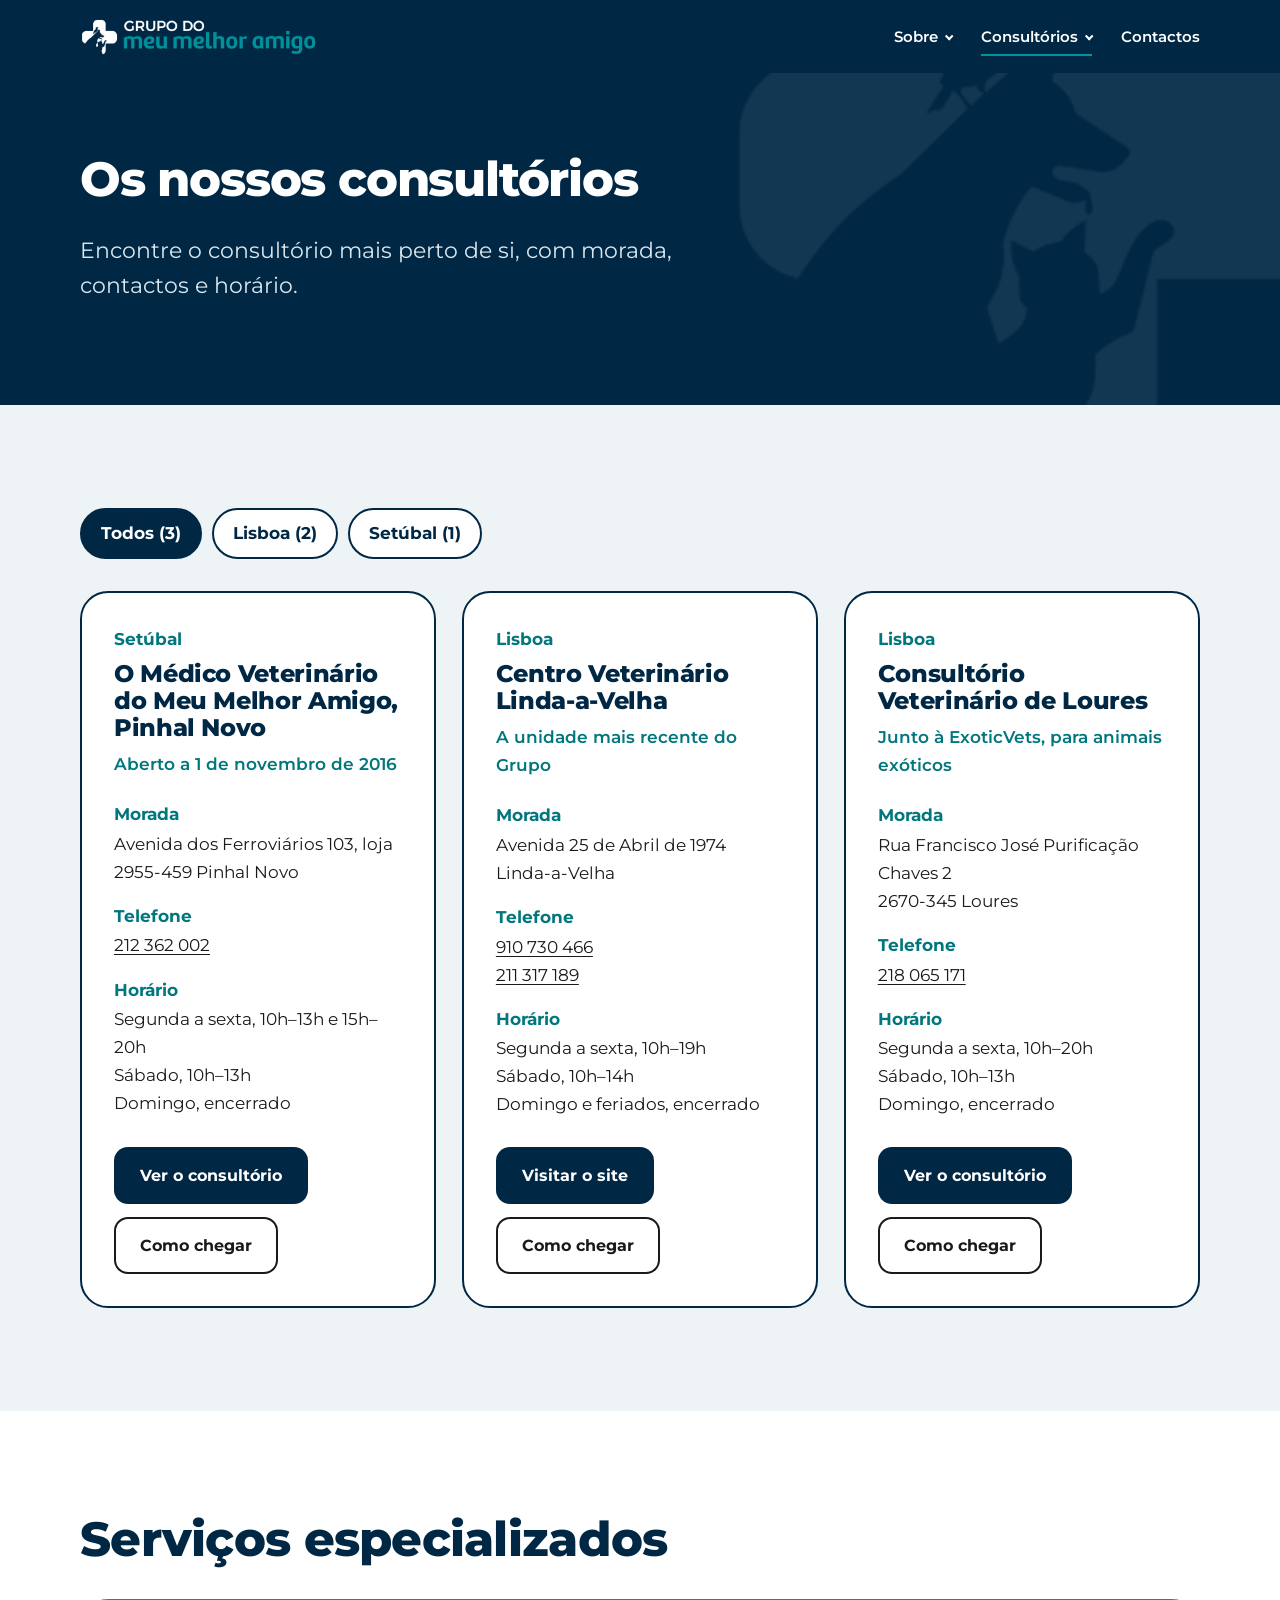
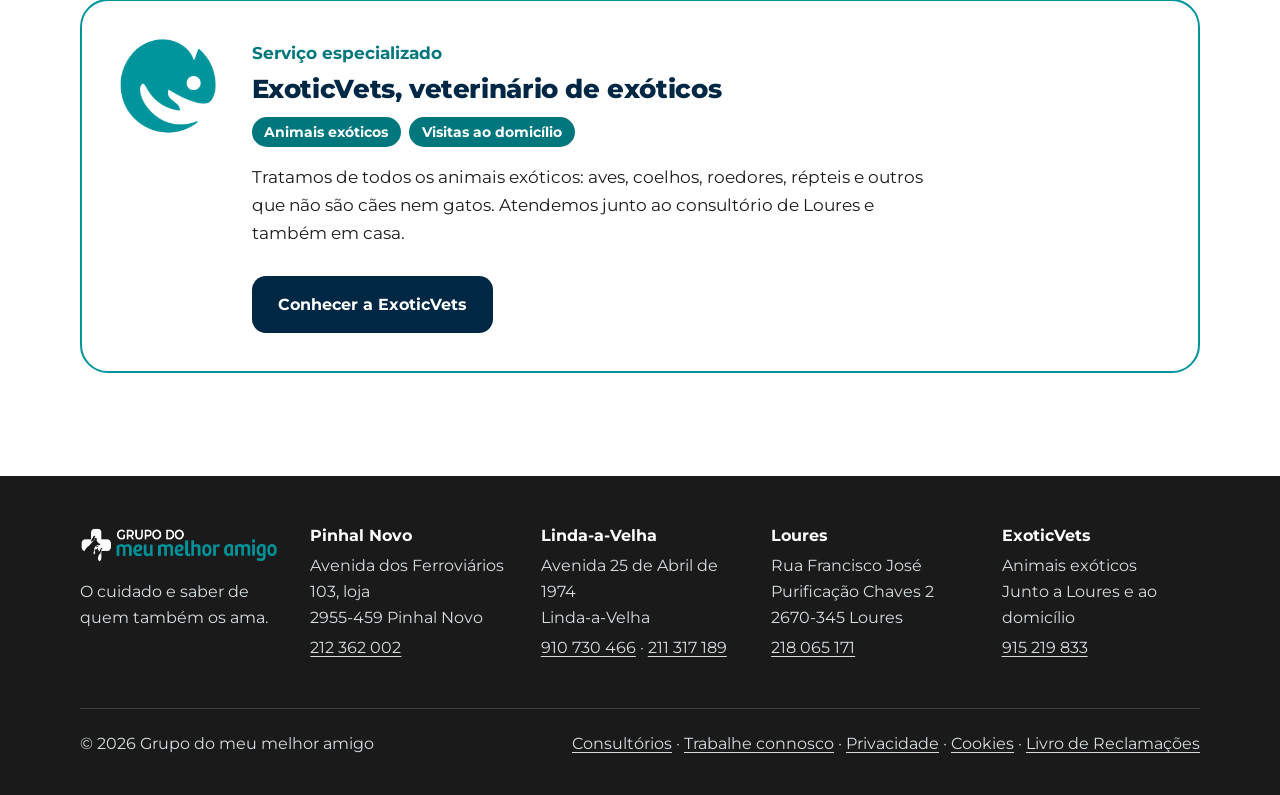
==== commit 1c1c7296: "Loures: horário, serviços e Facebook" ====
--- a/consultorios.html
+++ b/consultorios.html
@@ -77,7 +77,7 @@
           </dl>
           <div class="btn-row">
             <a class="btn btn-navy" href="pinhal-novo.html">Ver o consultório</a>
-            <a class="btn btn-line" href="https://www.google.com/maps/search/?api=1&amp;query=Avenida+dos+Ferrovi%C3%A1rios+103+Pinhal+Novo" target="_blank" rel="noopener">Como chegar</a>
+            <a class="btn btn-line" href="https://share.google/jrOciPZL3Ov7Lb7br" target="_blank" rel="noopener">Como chegar</a>
           </div>
         </article>
         <article class="unit" id="linda-a-velha" data-regiao="lisboa">
@@ -101,7 +101,7 @@
           <dl class="facts">
             <div><dt>Morada</dt><dd>Rua Francisco José Purificação Chaves&nbsp;2<br>2670-345 Loures</dd></div>
             <div><dt>Telefone</dt><dd><a href="tel:+351218065171">218 065 171</a></dd></div>
-            <div><dt>Horário</dt><dd>Segunda a sábado, 9h30–13h e 15h–19h30<br>Domingo, encerrado</dd></div>
+            <div><dt>Horário</dt><dd>Segunda a sexta, 10h–20h<br>Sábado, 10h–13h<br>Domingo, encerrado</dd></div>
           </dl>
           <div class="btn-row">
             <a class="btn btn-navy" href="loures.html">Ver o consultório</a>
--- a/style.css
+++ b/style.css
@@ -242,6 +242,50 @@
   }
   .submenu a:hover { background: rgba(255, 255, 255, 0.1); }
 }
+
+/* ---------- Menu moderno (painel com cartões) ---------- */
+.submenu a::after { display: block; font-size: 0.78rem; font-weight: 500; opacity: 0.75; margin-top: 0.1rem; }
+@media (min-width: 860px) {
+  .submenu { left: 50%; transform: translate(-50%, 10px); min-width: 300px; padding: 0.7rem; border-radius: 20px; box-shadow: 0 22px 50px rgba(0, 20, 40, 0.32); }
+  .submenu::before { content: ""; position: absolute; top: -7px; left: 50%; width: 14px; height: 14px; background: var(--white); transform: translateX(-50%) rotate(45deg); border-radius: 3px; }
+  .has-sub::after { content: ""; position: absolute; left: 0; right: 0; top: 100%; height: 14px; }
+  .has-sub:hover .submenu, .has-sub:focus-within .submenu { transform: translate(-50%, 4px); }
+  .has-sub:has(a[href$="pinhal-novo.html"]) .submenu { display: grid; grid-template-columns: 1fr 1fr; gap: 0.3rem; min-width: 540px; }
+  .has-sub:has(a[href$="pinhal-novo.html"]) .submenu { left: auto; right: -2.5rem; transform: translateY(10px); }
+  .has-sub:has(a[href$="pinhal-novo.html"]):hover .submenu, .has-sub:has(a[href$="pinhal-novo.html"]):focus-within .submenu { transform: translateY(4px); }
+  .has-sub:has(a[href$="pinhal-novo.html"]) .submenu::before { left: auto; right: 5.5rem; }
+  .submenu a { display: grid; grid-template-columns: 42px 1fr; column-gap: 0.8rem; align-items: center; padding: 0.7rem 0.8rem; border-radius: 14px; font-weight: 700; transition: background-color .15s, transform .15s; }
+  .submenu a::before { content: ""; grid-row: 1 / span 2; width: 42px; height: 42px; border-radius: 12px; background: var(--mist) center / 22px no-repeat; transition: background-color .15s; }
+  .submenu a::after { grid-column: 2; color: #5a6a74; opacity: 1; }
+  .submenu a:hover { background: var(--mist); transform: translateX(3px); }
+  .submenu a:hover::before { background-color: var(--teal); }
+  .submenu a[href$="consultorios.html"] { grid-column: 1 / -1; order: 9; display: flex; justify-content: center; background: var(--navy); color: var(--white); margin-top: 0.3rem; }
+  .submenu a[href$="consultorios.html"]::before { display: none; }
+  .submenu a[href$="consultorios.html"]::after { content: " →"; display: inline; margin-left: 0.4rem; color: inherit; font-size: inherit; font-weight: 700; }
+  .submenu a[href$="consultorios.html"]:hover { background: var(--teal); transform: none; }
+  .submenu li:has(a[href$="consultorios.html"]) { grid-column: 1 / -1; order: 9; }
+  .submenu a[href$="pinhal-novo.html"]::before { background-image: url("data:image/svg+xml,%3Csvg%20xmlns='http://www.w3.org/2000/svg'%20viewBox='0%200%2024%2024'%20fill='none'%20stroke='%2300949c'%20stroke-width='2'%20stroke-linecap='round'%20stroke-linejoin='round'%3E%3Cpath%20d='M12%2021s-7-6.2-7-11a7%207%200%200%201%2014%200c0%204.8-7%2011-7%2011z'/%3E%3Ccircle%20cx='12'%20cy='10'%20r='2.5'/%3E%3C/svg%3E"); }
+  .submenu a[href$="pinhal-novo.html"]:hover::before { background-image: url("data:image/svg+xml,%3Csvg%20xmlns='http://www.w3.org/2000/svg'%20viewBox='0%200%2024%2024'%20fill='none'%20stroke='%23ffffff'%20stroke-width='2'%20stroke-linecap='round'%20stroke-linejoin='round'%3E%3Cpath%20d='M12%2021s-7-6.2-7-11a7%207%200%200%201%2014%200c0%204.8-7%2011-7%2011z'/%3E%3Ccircle%20cx='12'%20cy='10'%20r='2.5'/%3E%3C/svg%3E"); }
+  .submenu a[href*="lindaavelha"]::before { background-image: url("data:image/svg+xml,%3Csvg%20xmlns='http://www.w3.org/2000/svg'%20viewBox='0%200%2024%2024'%20fill='none'%20stroke='%2300949c'%20stroke-width='2'%20stroke-linecap='round'%20stroke-linejoin='round'%3E%3Cpath%20d='M12%2021s-7-6.2-7-11a7%207%200%200%201%2014%200c0%204.8-7%2011-7%2011z'/%3E%3Ccircle%20cx='12'%20cy='10'%20r='2.5'/%3E%3C/svg%3E"); }
+  .submenu a[href*="lindaavelha"]:hover::before { background-image: url("data:image/svg+xml,%3Csvg%20xmlns='http://www.w3.org/2000/svg'%20viewBox='0%200%2024%2024'%20fill='none'%20stroke='%23ffffff'%20stroke-width='2'%20stroke-linecap='round'%20stroke-linejoin='round'%3E%3Cpath%20d='M12%2021s-7-6.2-7-11a7%207%200%200%201%2014%200c0%204.8-7%2011-7%2011z'/%3E%3Ccircle%20cx='12'%20cy='10'%20r='2.5'/%3E%3C/svg%3E"); }
+  .submenu a[href$="loures.html"]::before { background-image: url("data:image/svg+xml,%3Csvg%20xmlns='http://www.w3.org/2000/svg'%20viewBox='0%200%2024%2024'%20fill='none'%20stroke='%2300949c'%20stroke-width='2'%20stroke-linecap='round'%20stroke-linejoin='round'%3E%3Cpath%20d='M12%2021s-7-6.2-7-11a7%207%200%200%201%2014%200c0%204.8-7%2011-7%2011z'/%3E%3Ccircle%20cx='12'%20cy='10'%20r='2.5'/%3E%3C/svg%3E"); }
+  .submenu a[href$="loures.html"]:hover::before { background-image: url("data:image/svg+xml,%3Csvg%20xmlns='http://www.w3.org/2000/svg'%20viewBox='0%200%2024%2024'%20fill='none'%20stroke='%23ffffff'%20stroke-width='2'%20stroke-linecap='round'%20stroke-linejoin='round'%3E%3Cpath%20d='M12%2021s-7-6.2-7-11a7%207%200%200%201%2014%200c0%204.8-7%2011-7%2011z'/%3E%3Ccircle%20cx='12'%20cy='10'%20r='2.5'/%3E%3C/svg%3E"); }
+  .submenu a[href$="exoticvets.html"]::before { background-image: url("data:image/svg+xml,%3Csvg%20xmlns='http://www.w3.org/2000/svg'%20viewBox='0%200%2024%2024'%20fill='none'%20stroke='%2300949c'%20stroke-width='2'%20stroke-linecap='round'%20stroke-linejoin='round'%3E%3Ccircle%20cx='6'%20cy='10'%20r='1.8'/%3E%3Ccircle%20cx='10'%20cy='6'%20r='1.8'/%3E%3Ccircle%20cx='14'%20cy='6'%20r='1.8'/%3E%3Ccircle%20cx='18'%20cy='10'%20r='1.8'/%3E%3Cpath%20d='M12%2012c-3%200-5.5%203.5-5.5%205.5%200%201.5%201.2%202.5%202.8%202.5%201.1%200%201.7-.6%202.7-.6s1.6.6%202.7.6c1.6%200%202.8-1%202.8-2.5%200-2-2.5-5.5-5.5-5.5z'/%3E%3C/svg%3E"); }
+  .submenu a[href$="exoticvets.html"]:hover::before { background-image: url("data:image/svg+xml,%3Csvg%20xmlns='http://www.w3.org/2000/svg'%20viewBox='0%200%2024%2024'%20fill='none'%20stroke='%23ffffff'%20stroke-width='2'%20stroke-linecap='round'%20stroke-linejoin='round'%3E%3Ccircle%20cx='6'%20cy='10'%20r='1.8'/%3E%3Ccircle%20cx='10'%20cy='6'%20r='1.8'/%3E%3Ccircle%20cx='14'%20cy='6'%20r='1.8'/%3E%3Ccircle%20cx='18'%20cy='10'%20r='1.8'/%3E%3Cpath%20d='M12%2012c-3%200-5.5%203.5-5.5%205.5%200%201.5%201.2%202.5%202.8%202.5%201.1%200%201.7-.6%202.7-.6s1.6.6%202.7.6c1.6%200%202.8-1%202.8-2.5%200-2-2.5-5.5-5.5-5.5z'/%3E%3C/svg%3E"); }
+  .submenu a[href$="#quem-somos"]::before { background-image: url("data:image/svg+xml,%3Csvg%20xmlns='http://www.w3.org/2000/svg'%20viewBox='0%200%2024%2024'%20fill='none'%20stroke='%2300949c'%20stroke-width='2'%20stroke-linecap='round'%20stroke-linejoin='round'%3E%3Cpath%20d='M20.8%204.6a5.5%205.5%200%200%200-7.8%200L12%205.7l-1-1.1a5.5%205.5%200%200%200-7.8%207.8L12%2021l8.8-8.6a5.5%205.5%200%200%200%200-7.8z'/%3E%3C/svg%3E"); }
+  .submenu a[href$="#quem-somos"]:hover::before { background-image: url("data:image/svg+xml,%3Csvg%20xmlns='http://www.w3.org/2000/svg'%20viewBox='0%200%2024%2024'%20fill='none'%20stroke='%23ffffff'%20stroke-width='2'%20stroke-linecap='round'%20stroke-linejoin='round'%3E%3Cpath%20d='M20.8%204.6a5.5%205.5%200%200%200-7.8%200L12%205.7l-1-1.1a5.5%205.5%200%200%200-7.8%207.8L12%2021l8.8-8.6a5.5%205.5%200%200%200%200-7.8z'/%3E%3C/svg%3E"); }
+  .submenu a[href$="#missao"]::before { background-image: url("data:image/svg+xml,%3Csvg%20xmlns='http://www.w3.org/2000/svg'%20viewBox='0%200%2024%2024'%20fill='none'%20stroke='%2300949c'%20stroke-width='2'%20stroke-linecap='round'%20stroke-linejoin='round'%3E%3Cpath%20d='M12%203l2.8%205.6%206.2.9-4.5%204.4%201%206.1L12%2017.1%206.5%2020l1-6.1L3%209.5l6.2-.9z'/%3E%3C/svg%3E"); }
+  .submenu a[href$="#missao"]:hover::before { background-image: url("data:image/svg+xml,%3Csvg%20xmlns='http://www.w3.org/2000/svg'%20viewBox='0%200%2024%2024'%20fill='none'%20stroke='%23ffffff'%20stroke-width='2'%20stroke-linecap='round'%20stroke-linejoin='round'%3E%3Cpath%20d='M12%203l2.8%205.6%206.2.9-4.5%204.4%201%206.1L12%2017.1%206.5%2020l1-6.1L3%209.5l6.2-.9z'/%3E%3C/svg%3E"); }
+  .submenu a[href$="#trabalhe-connosco"]::before { background-image: url("data:image/svg+xml,%3Csvg%20xmlns='http://www.w3.org/2000/svg'%20viewBox='0%200%2024%2024'%20fill='none'%20stroke='%2300949c'%20stroke-width='2'%20stroke-linecap='round'%20stroke-linejoin='round'%3E%3Crect%20x='3'%20y='7'%20width='18'%20height='13'%20rx='2'/%3E%3Cpath%20d='M9%207V5a2%202%200%200%201%202-2h2a2%202%200%200%201%202%202v2M3%2013h18'/%3E%3C/svg%3E"); }
+  .submenu a[href$="#trabalhe-connosco"]:hover::before { background-image: url("data:image/svg+xml,%3Csvg%20xmlns='http://www.w3.org/2000/svg'%20viewBox='0%200%2024%2024'%20fill='none'%20stroke='%23ffffff'%20stroke-width='2'%20stroke-linecap='round'%20stroke-linejoin='round'%3E%3Crect%20x='3'%20y='7'%20width='18'%20height='13'%20rx='2'/%3E%3Cpath%20d='M9%207V5a2%202%200%200%201%202-2h2a2%202%200%200%201%202%202v2M3%2013h18'/%3E%3C/svg%3E"); }
+}
+.submenu a[href$="pinhal-novo.html"]::after { content: "Setúbal · consultório-mãe"; }
+.submenu a[href*="lindaavelha"]::after { content: "Lisboa · Centro Veterinário"; }
+.submenu a[href$="loures.html"]::after { content: "Lisboa · consultório"; }
+.submenu a[href$="exoticvets.html"]::after { content: "Exóticos · também ao domicílio"; }
+.submenu a[href$="#quem-somos"]::after { content: "A nossa história"; }
+.submenu a[href$="#missao"]::after { content: "O que nos move"; }
+.submenu a[href$="#trabalhe-connosco"]::after { content: "Junte-se à equipa"; }
 
 /* ---------- Unidades: mosaicos por localidade, filtros e cartões ---------- */
 .tiles { display: grid; gap: 1.4rem; grid-template-columns: repeat(auto-fit, minmax(250px, 1fr)); margin-top: 2.6rem; }
@@ -422,3 +466,53 @@
 .entities th, .entities td { text-align: left; vertical-align: top; padding: 0.7rem 0.8rem; border-bottom: 1px solid var(--line); }
 .entities th { background: var(--mist); color: var(--navy); font-weight: 800; }
 button.btn { font-family: inherit; font-size: 0.98rem; font-weight: 700; }
+
+/* ---------- Página inicial: fotos ---------- */
+.hero-home::after { display: none; }
+.hero-foto { margin: 0; }
+.hero-foto img { width: 100%; height: 100%; object-fit: cover; display: block; }
+@media (min-width: 900px) {
+  .hero-foto { position: absolute; inset: 0 0 0 auto; width: 46%; -webkit-mask-image: linear-gradient(90deg, transparent 0, #000 28%); mask-image: linear-gradient(90deg, transparent 0, #000 28%); }
+  .hero-home .hero-inner > * { max-width: 54%; }
+}
+@media (max-width: 899px) {
+  .hero-foto { height: 240px; -webkit-mask-image: linear-gradient(180deg, #000 60%, transparent); mask-image: linear-gradient(180deg, #000 60%, transparent); }
+  .hero-home .hero-inner { padding-top: 1.2rem; }
+}
+.tile { overflow: hidden; }
+.tile-foto { display: block; width: calc(100% + 4rem); max-width: none; margin: -2rem -2rem 1.4rem; aspect-ratio: 16 / 9; object-fit: cover; }
+.amigos-grid { display: grid; gap: 0.9rem; grid-template-columns: repeat(2, 1fr); margin-top: 2.2rem; }
+@media (min-width: 640px) { .amigos-grid { grid-template-columns: repeat(3, 1fr); } }
+@media (min-width: 1000px) { .amigos-grid { grid-template-columns: repeat(6, 1fr); } }
+.amigos-grid figure { margin: 0; border-radius: var(--radius-md); overflow: hidden; position: relative; aspect-ratio: 1; }
+.amigos-grid img { width: 100%; height: 100%; object-fit: cover; display: block; transition: transform .4s; }
+.amigos-grid figure:hover img { transform: scale(1.06); }
+.amigos-grid figcaption { position: absolute; left: 0.6rem; bottom: 0.6rem; background: rgba(0,40,69,.85); color: #fff; font-size: 0.82rem; font-weight: 700; padding: 0.25rem 0.7rem; border-radius: 999px; }
+.reviews { display: grid; gap: 1.2rem; grid-template-columns: repeat(auto-fit, minmax(240px, 1fr)); margin-top: 2.2rem; }
+.review { margin: 0; background: var(--white); border: 1px solid var(--line); border-top: 4px solid var(--teal); border-radius: var(--radius-md); padding: 1.5rem 1.4rem 1.3rem; display: flex; flex-direction: column; }
+.review::before { content: "\201C"; font-size: 3.2rem; line-height: 0.6; color: var(--teal); font-weight: 800; height: 1.4rem; }
+.review p { margin: 0 0 1rem; color: #2a3a44; flex: 1; }
+.review footer { font-size: 0.85rem; font-weight: 700; color: var(--navy); }
+.review footer span { display: block; font-weight: 500; color: #5a6a74; }
+
+
+/* ---------- Missão e valores ---------- */
+.mission { position: relative; overflow: hidden; margin-top: 2rem; background: var(--navy); color: var(--white); border-radius: var(--radius-lg); padding: clamp(1.8rem, 4vw, 3rem); }
+.mission::after { content: ""; position: absolute; right: -40px; bottom: -60px; width: 260px; aspect-ratio: 1; background: url("simbolo-branco.png") center / contain no-repeat; opacity: 0.08; }
+.mission-k { position: relative; margin: 0 0 0.6rem; font-weight: 700; color: #7fd6db; text-transform: uppercase; letter-spacing: 0.08em; font-size: 0.85rem; }
+.mission-t { position: relative; margin: 0; font-size: clamp(1.35rem, 3vw, 2rem); font-weight: 800; line-height: 1.3; max-width: 32ch; }
+.values { list-style: none; margin: 1.4rem 0 0; padding: 0; display: grid; gap: 1.1rem; grid-template-columns: repeat(auto-fit, minmax(200px, 1fr)); }
+.values li { background: var(--white); border-radius: var(--radius-md); padding: 1.5rem 1.4rem; border: 1px solid var(--line); transition: transform .2s, box-shadow .2s; }
+.values li:hover { transform: translateY(-4px); box-shadow: 0 14px 30px rgba(0, 40, 69, 0.12); }
+.value-ico { display: inline-grid; place-items: center; width: 48px; height: 48px; border-radius: 14px; background: var(--mist); color: var(--teal); margin-bottom: 0.9rem; transition: background-color .2s, color .2s; }
+.values li:hover .value-ico { background: var(--teal); color: var(--white); }
+.value-ico svg { width: 24px; height: 24px; }
+.values h3 { margin: 0 0 0.4rem; font-size: 1.12rem; font-weight: 800; color: var(--navy); }
+.values p { margin: 0; color: #3a4a54; font-size: 0.97rem; }
+
+/* ---------- Redes sociais (topo das unidades) ---------- */
+.social { display: flex; align-items: center; gap: 0.7rem; margin-top: 1.6rem; }
+.social span { font-weight: 700; color: #7fd6db; font-size: 0.95rem; margin-right: 0.2rem; }
+.social a { display: inline-grid; place-items: center; width: 46px; height: 46px; border-radius: 50%; border: 2px solid rgba(255,255,255,.55); color: var(--white); transition: background-color .15s, border-color .15s, transform .15s; }
+.social a:hover { background: var(--teal); border-color: var(--teal); transform: translateY(-2px); }
+.social svg { width: 22px; height: 22px; }
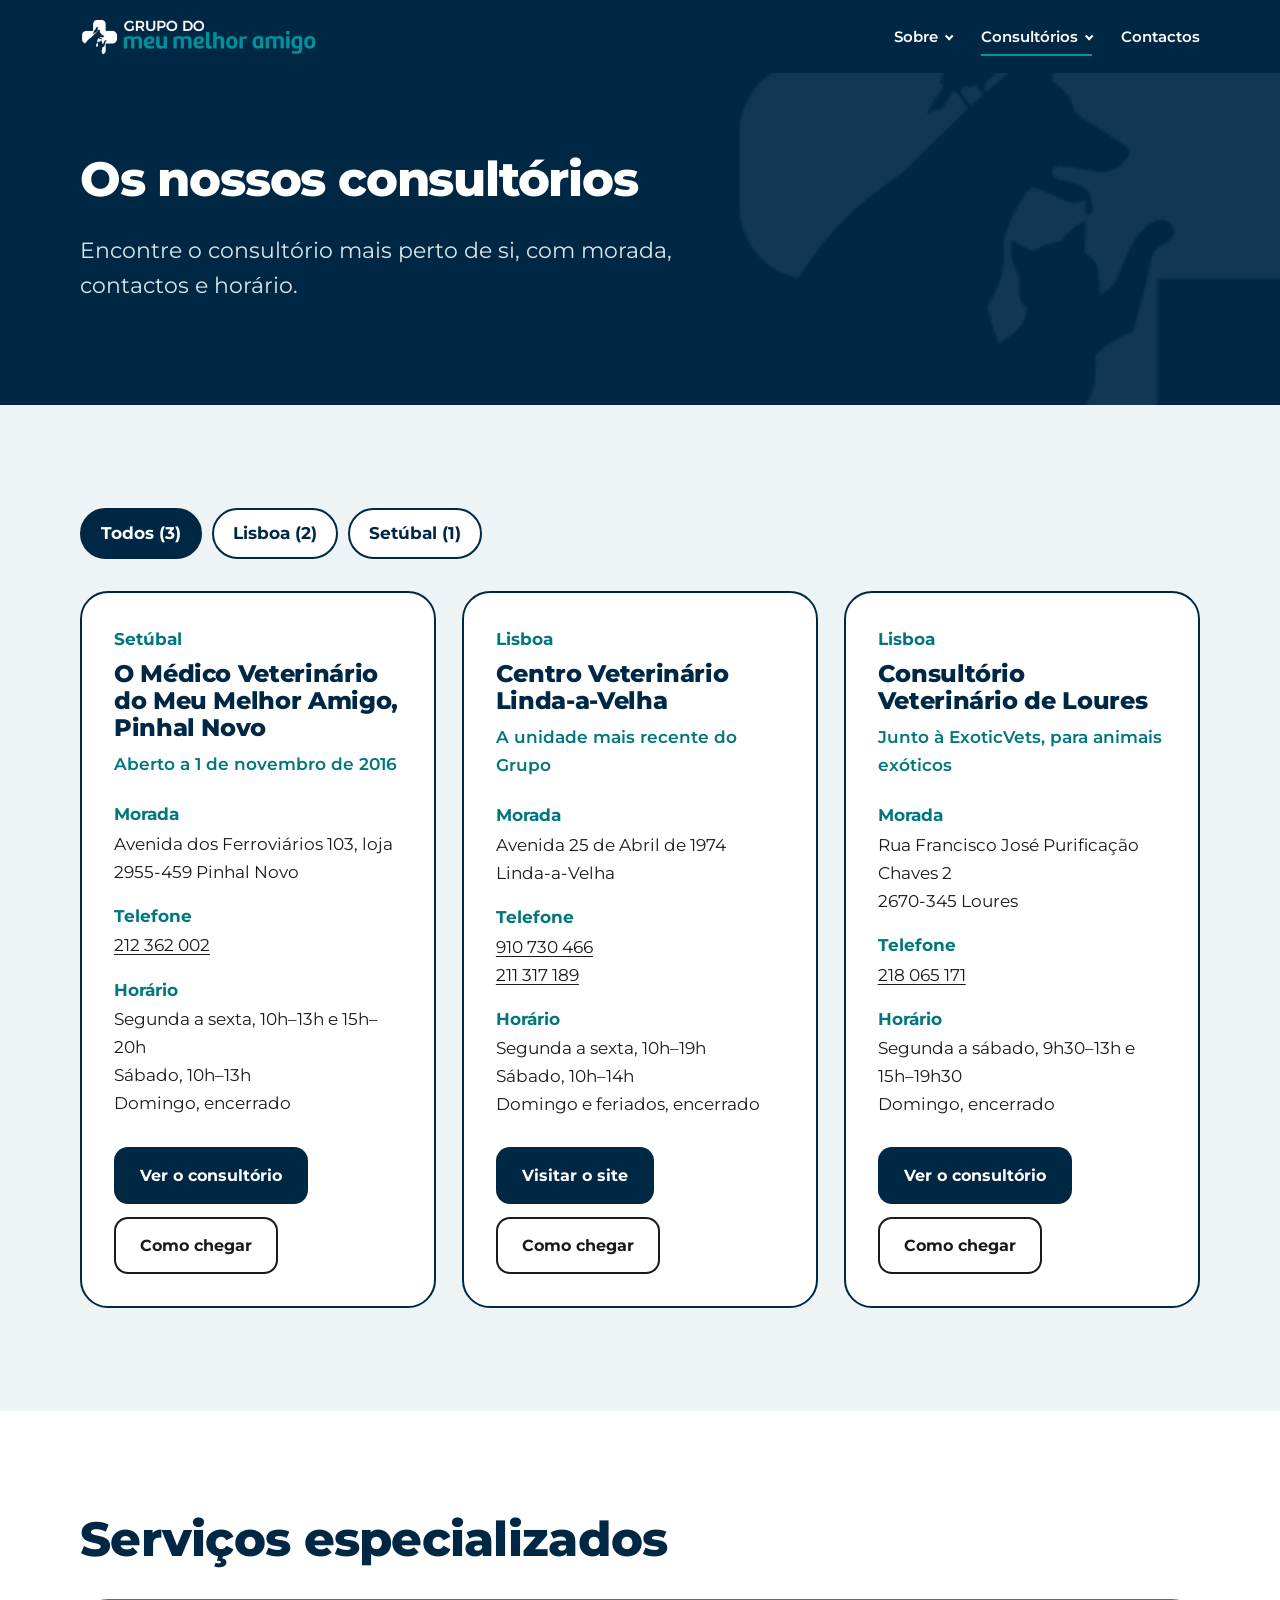
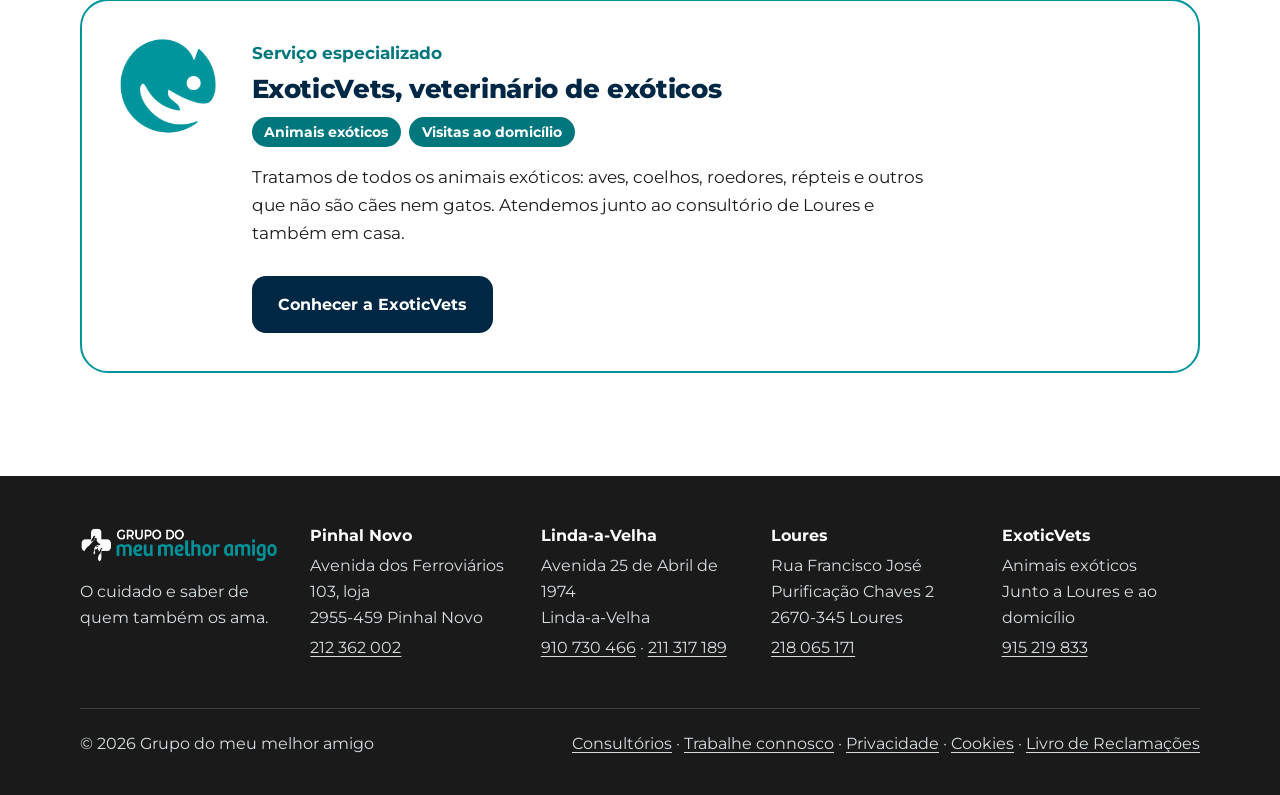
==== commit 2ab34389: "Loures: horário do Google" ====
--- a/consultorios.html
+++ b/consultorios.html
@@ -101,7 +101,7 @@
           <dl class="facts">
             <div><dt>Morada</dt><dd>Rua Francisco José Purificação Chaves&nbsp;2<br>2670-345 Loures</dd></div>
             <div><dt>Telefone</dt><dd><a href="tel:+351218065171">218 065 171</a></dd></div>
-            <div><dt>Horário</dt><dd>Segunda a sexta, 10h–20h<br>Sábado, 10h–13h<br>Domingo, encerrado</dd></div>
+            <div><dt>Horário</dt><dd>Segunda a sábado, 9h30–13h e 15h–19h30<br>Domingo, encerrado</dd></div>
           </dl>
           <div class="btn-row">
             <a class="btn btn-navy" href="loures.html">Ver o consultório</a>
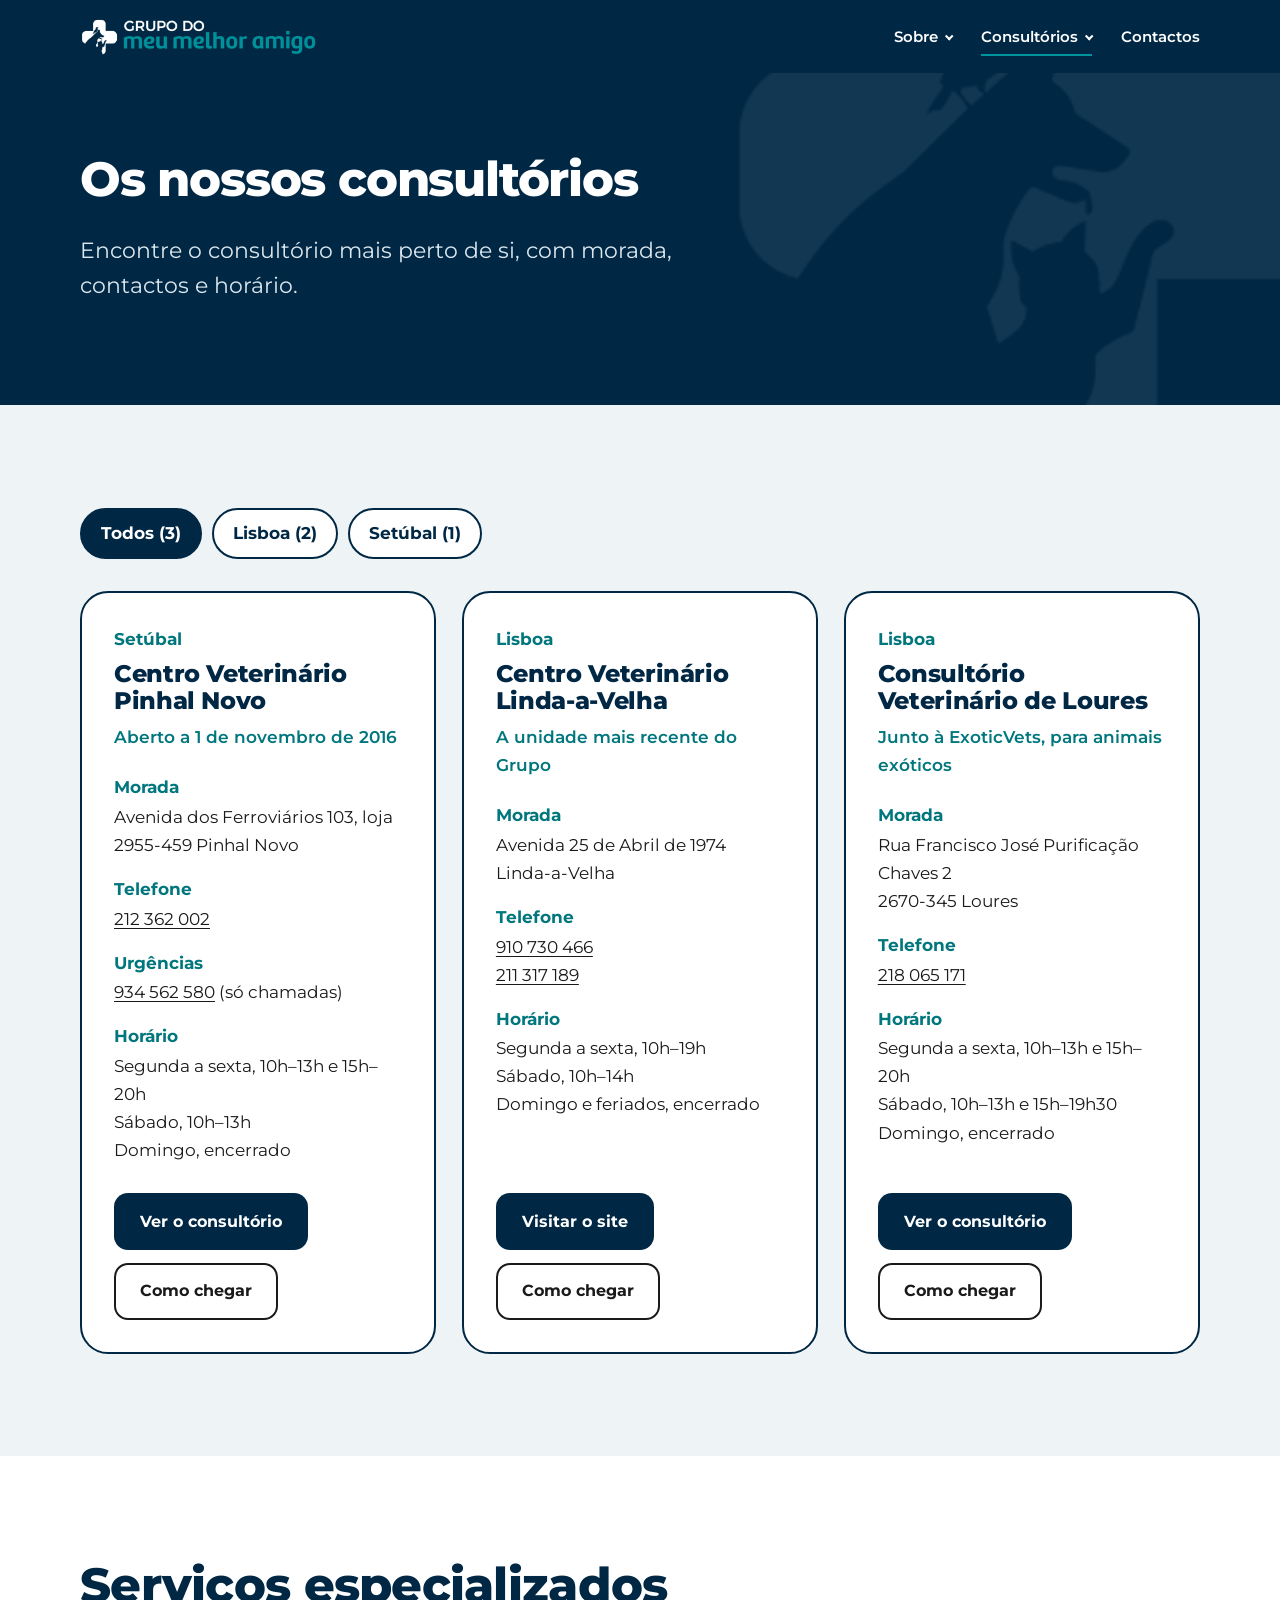
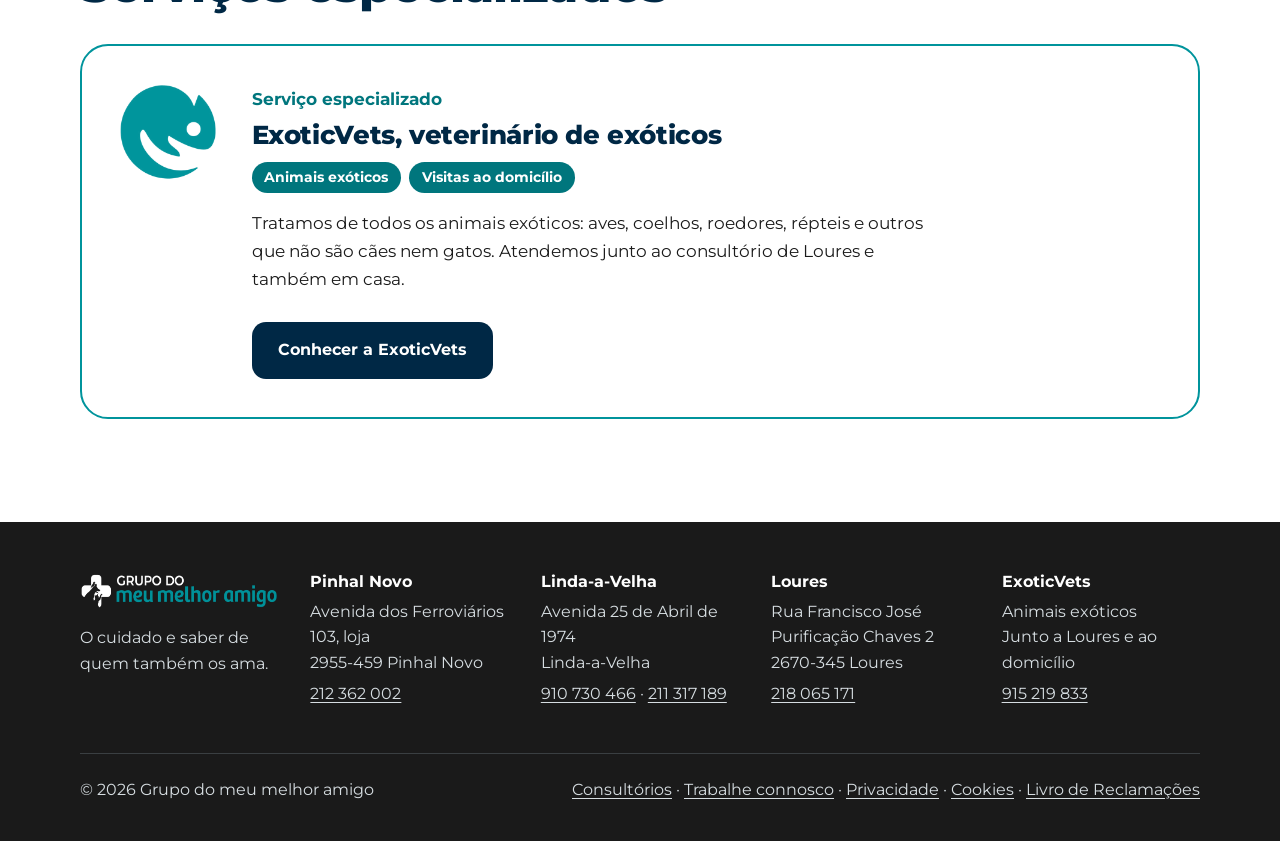
==== commit 45c1a898: "Update consultorios.html" ====
--- a/consultorios.html
+++ b/consultorios.html
@@ -68,11 +68,12 @@
       <div class="units">
         <article class="unit" id="pinhal-novo" data-regiao="setubal">
           <p class="unit-region">Setúbal</p>
-          <h3>O Médico Veterinário do Meu Melhor Amigo, Pinhal Novo</h3>
+          <h3>Centro Veterinário Pinhal Novo</h3>
           <p class="since">Aberto a 1 de novembro de 2016</p>
           <dl class="facts">
             <div><dt>Morada</dt><dd>Avenida dos Ferroviários 103, loja<br>2955-459 Pinhal Novo</dd></div>
             <div><dt>Telefone</dt><dd><a href="tel:+351212362002">212 362 002</a></dd></div>
+            <div><dt>Urgências</dt><dd><a href="tel:+351934562580">934 562 580</a> (só chamadas)</dd></div>
             <div><dt>Horário</dt><dd>Segunda a sexta, 10h–13h e 15h–20h<br>Sábado, 10h–13h<br>Domingo, encerrado</dd></div>
           </dl>
           <div class="btn-row">
@@ -101,7 +102,7 @@
           <dl class="facts">
             <div><dt>Morada</dt><dd>Rua Francisco José Purificação Chaves&nbsp;2<br>2670-345 Loures</dd></div>
             <div><dt>Telefone</dt><dd><a href="tel:+351218065171">218 065 171</a></dd></div>
-            <div><dt>Horário</dt><dd>Segunda a sábado, 9h30–13h e 15h–19h30<br>Domingo, encerrado</dd></div>
+            <div><dt>Horário</dt><dd>Segunda a sexta, 10h–13h e 15h–20h<br>Sábado, 10h–13h e 15h–19h30<br>Domingo, encerrado</dd></div>
           </dl>
           <div class="btn-row">
             <a class="btn btn-navy" href="loures.html">Ver o consultório</a>
